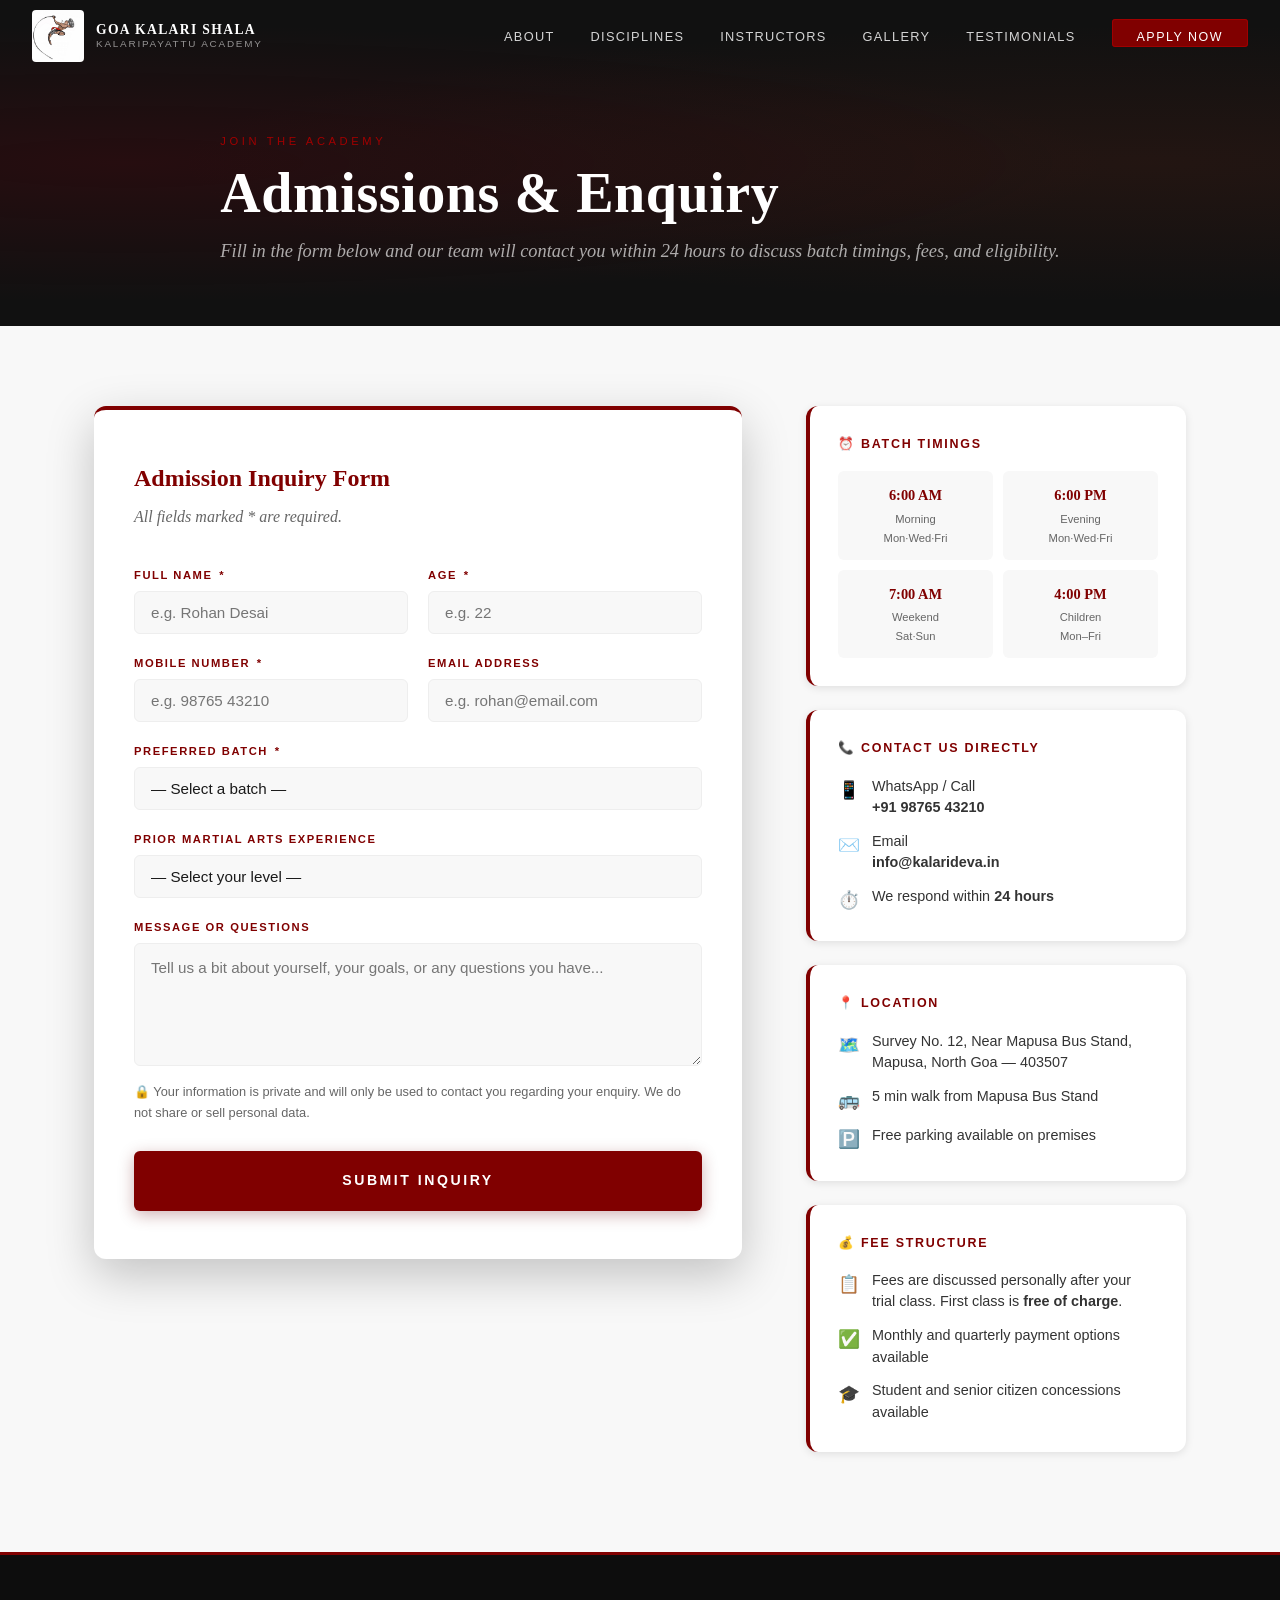
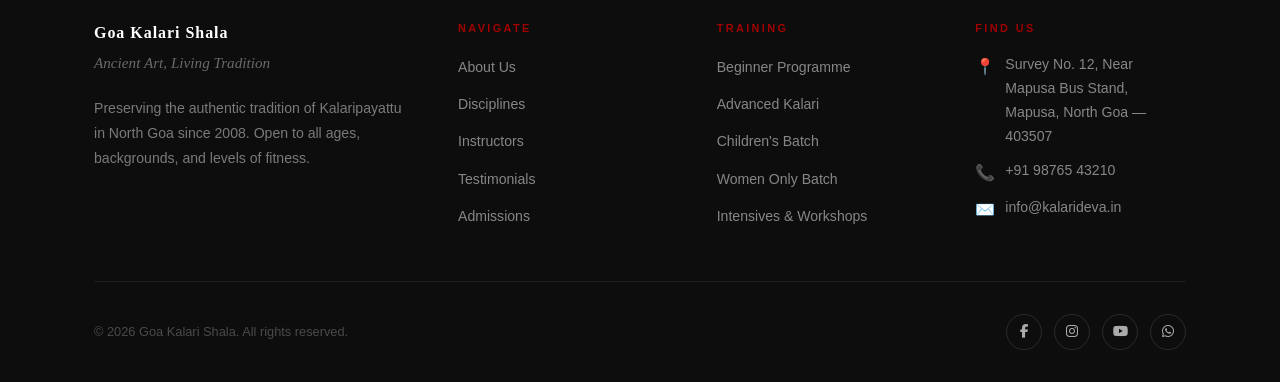
==== admissions.html @ 4c16aa4f "Added logo of kalari shala, and changed color theme" ====
<!DOCTYPE html>
<html lang="en">
<head>
  <meta charset="UTF-8" />
  <meta name="viewport" content="width=device-width, initial-scale=1.0" />
  <title>Admissions — Goa Kalari Shala, North Goa</title>
  <meta name="description" content="Apply for admission to Goa Kalari Shala. Fill in the inquiry form to secure your spot in our Kalaripayattu batches — morning, evening, and weekend options available." />
  <!-- Open Graph -->
  <meta property="og:title" content="Apply for Admission — Goa Kalari Shala" />
  <meta property="og:description" content="Secure your spot in our Kalaripayattu training batches at Goa Kalari Shala, North Goa." />
  <meta property="og:type" content="website" />
  <meta property="og:url" content="https://www.goakalarishala.com/admissions.html" />
  <!-- Canonical -->
  <link rel="canonical" href="https://www.goakalarishala.com/admissions.html" />
  <!-- Stylesheet -->
  <link rel="stylesheet" href="css/style.css" />
  <!-- Font Awesome -->
  <link rel="stylesheet" href="https://cdnjs.cloudflare.com/ajax/libs/font-awesome/6.5.0/css/all.min.css" />
  <!-- Favicon -->
  <link rel="icon" href="data:image/svg+xml,<svg xmlns='http://www.w3.org/2000/svg' viewBox='0 0 100 100'><text y='.9em' font-size='90'>⚔️</text></svg>" />
</head>
<body>

  <!-- ═══════════════════════════════════════
       NAVIGATION
  ═══════════════════════════════════════ -->
  <nav class="nav" role="navigation" aria-label="Main navigation">
    <a href="index.html" class="nav-logo" aria-label="Goa Kalari Shala Home">
      <img src="images/logo.jpg" alt="Goa Kalari Shala logo" class="nav-logo-img" />
      <div class="nav-logo-text">
        Goa Kalari Shala
        <span>Kalaripayattu Academy</span>
      </div>
    </a>
    <!-- <a href="index.html" class="nav-logo" aria-label="Goa Kalari Shala Home">
      <div class="nav-logo-mark" aria-hidden="true">K</div>
      <div class="nav-logo-text">
        Goa Kalari Shala
        <span>Kalaripayattu Academy</span>
      </div>
    </a> -->

    <ul class="nav-links" role="list">
      <li><a href="index.html">About</a></li>
      <li><a href="index.html#disciplines">Disciplines</a></li>
      <li><a href="index.html#instructors">Instructors</a></li>
      <li><a href="index.html#gallery">Gallery</a></li>
      <li><a href="index.html#testimonials">Testimonials</a></li>
      <li><a href="admissions.html" class="nav-cta">Apply Now</a></li>
    </ul>

    <button class="nav-toggle" aria-label="Toggle mobile menu" aria-expanded="false">
      <span></span><span></span><span></span>
    </button>
  </nav>


  <!-- ═══════════════════════════════════════
       ADMISSIONS HERO
  ═══════════════════════════════════════ -->
  <header class="admissions-hero" aria-label="Admissions page header">
    <div class="container admissions-hero-content">
      <p class="section-label">Join the Academy</p>
      <h1 class="section-title">Admissions &amp; Enquiry</h1>
      <p class="section-subtitle">
        Fill in the form below and our team will contact you within 24 hours 
        to discuss batch timings, fees, and eligibility.
      </p>
    </div>
  </header>


  <!-- ═══════════════════════════════════════
       ADMISSIONS FORM + SIDEBAR
  ═══════════════════════════════════════ -->
  <section class="admissions-section section" aria-labelledby="form-title">
    <div class="container">
      <div class="admissions-layout">

        <!-- ── FORM ── -->
        <div>
          <div class="form-card">

            <!-- Form body (hidden on success) -->
            <div id="form-body">
              <h2 class="form-title" id="form-title">Admission Inquiry Form</h2>
              <p class="form-subtitle">All fields marked <span style="color:var(--terra)">*</span> are required.</p>

              <form id="admissions-form" novalidate>

                <!-- Honeypot (spam prevention) -->
                <input type="checkbox" name="botcheck" style="display:none" tabindex="-1" aria-hidden="true" />
                <!-- Web3Forms hidden fields -->
                <input type="hidden" name="access_key" value="30c90183-8de5-4571-81b5-c654b03c04c1" />
                <input type="hidden" name="subject" value="New Admission Inquiry — Goa Kalari Shala" />
                <input type="hidden" name="from_name" value="Goa Kalari Shala Website" />
                <input type="hidden" name="redirect" value="false" />

                <div class="form-grid">

                  <!-- Full Name -->
                  <div class="form-group">
                    <label class="form-label" for="name">
                      Full Name <span class="req" aria-hidden="true">*</span>
                    </label>
                    <input
                      type="text" id="name" name="name"
                      class="form-input"
                      placeholder="e.g. Rohan Desai"
                      autocomplete="name"
                      required
                      aria-required="true"
                      aria-describedby="err-name"
                    />
                    <span class="form-error-msg" id="err-name" role="alert" aria-live="polite"></span>
                  </div>

                  <!-- Age -->
                  <div class="form-group">
                    <label class="form-label" for="age">
                      Age <span class="req" aria-hidden="true">*</span>
                    </label>
                    <input
                      type="number" id="age" name="age"
                      class="form-input"
                      placeholder="e.g. 22"
                      min="5" max="80"
                      required
                      aria-required="true"
                      aria-describedby="err-age"
                    />
                    <span class="form-error-msg" id="err-age" role="alert" aria-live="polite"></span>
                  </div>

                  <!-- Phone -->
                  <div class="form-group">
                    <label class="form-label" for="phone">
                      Mobile Number <span class="req" aria-hidden="true">*</span>
                    </label>
                    <input
                      type="tel" id="phone" name="phone"
                      class="form-input"
                      placeholder="e.g. 98765 43210"
                      autocomplete="tel"
                      required
                      aria-required="true"
                      aria-describedby="err-phone"
                    />
                    <span class="form-error-msg" id="err-phone" role="alert" aria-live="polite"></span>
                  </div>

                  <!-- Email -->
                  <div class="form-group">
                    <label class="form-label" for="email">
                      Email Address
                    </label>
                    <input
                      type="email" id="email" name="email"
                      class="form-input"
                      placeholder="e.g. rohan@email.com"
                      autocomplete="email"
                      aria-describedby="err-email"
                    />
                    <span class="form-error-msg" id="err-email" role="alert" aria-live="polite"></span>
                  </div>

                  <!-- Preferred Batch -->
                  <div class="form-group full">
                    <label class="form-label" for="batch">
                      Preferred Batch <span class="req" aria-hidden="true">*</span>
                    </label>
                    <select
                      id="batch" name="batch"
                      class="form-select"
                      required
                      aria-required="true"
                      aria-describedby="err-batch"
                    >
                      <option value="">— Select a batch —</option>
                      <option value="Morning Batch (6:00 AM – 7:30 AM)">Morning Batch — 6:00 AM to 7:30 AM (Mon, Wed, Fri)</option>
                      <option value="Evening Batch (6:00 PM – 7:30 PM)">Evening Batch — 6:00 PM to 7:30 PM (Mon, Wed, Fri)</option>
                      <option value="Weekend Batch (7:00 AM – 9:00 AM)">Weekend Batch — 7:00 AM to 9:00 AM (Sat &amp; Sun)</option>
                      <option value="Women Only Batch (8:00 AM – 9:30 AM)">Women Only — 8:00 AM to 9:30 AM (Tue, Thu, Sat)</option>
                      <option value="Children's Batch (4:00 PM – 5:00 PM)">Children's Batch — 4:00 PM to 5:00 PM (Mon–Fri)</option>
                      <option value="Flexible / Contact me">Not sure — please contact me</option>
                    </select>
                    <span class="form-error-msg" id="err-batch" role="alert" aria-live="polite"></span>
                  </div>

                  <!-- Prior Experience -->
                  <div class="form-group full">
                    <label class="form-label" for="experience">
                      Prior Martial Arts Experience
                    </label>
                    <select id="experience" name="experience" class="form-select">
                      <option value="">— Select your level —</option>
                      <option value="None — complete beginner">None — complete beginner</option>
                      <option value="Some experience (yoga, dance, or sport)">Some experience — yoga, dance, or sport</option>
                      <option value="Trained in another martial art">Trained in another martial art</option>
                      <option value="Previous Kalaripayattu training">Previous Kalaripayattu training</option>
                    </select>
                  </div>

                  <!-- Message -->
                  <div class="form-group full">
                    <label class="form-label" for="message">
                      Message or Questions
                    </label>
                    <textarea
                      id="message" name="message"
                      class="form-textarea"
                      placeholder="Tell us a bit about yourself, your goals, or any questions you have..."
                      rows="4"
                    ></textarea>
                  </div>

                </div><!-- /.form-grid -->

                <!-- Privacy note -->
                <p style="font-size:.8rem;color:var(--muted);margin-top:16px;line-height:1.6;">
                  🔒 Your information is private and will only be used to contact you 
                  regarding your enquiry. We do not share or sell personal data.
                </p>

                <button type="submit" class="form-submit" aria-label="Submit admission inquiry">
                  <span class="btn-text">Submit Inquiry</span>
                  <span class="btn-spinner" aria-hidden="true"></span>
                </button>

              </form>
            </div><!-- /#form-body -->

            <!-- SUCCESS MESSAGE (shown after submit) -->
            <div id="form-success" class="form-success" role="status" aria-live="polite">
              <div class="form-success-icon" aria-hidden="true">🙏</div>
              <h3 class="form-success-title">Namaskaram!</h3>
              <p class="form-success-body">
                Your inquiry has been received. Gurukkal Narayanan or one of our team 
                members will call or WhatsApp you within 24 hours to discuss your training.
              </p>
              <a href="index.html" class="btn-primary" style="display:inline-block;margin-top:28px;">
                Return to Home
              </a>
            </div>

          </div><!-- /.form-card -->
        </div>


        <!-- ── SIDEBAR ── -->
        <aside class="admissions-sidebar" aria-label="Admissions information">

          <!-- Batch Timings -->
          <div class="info-card reveal">
            <p class="info-card-title">⏰ Batch Timings</p>
            <div class="batch-grid">
              <div class="batch-item">
                <div class="batch-time">6:00 AM</div>
                <div class="batch-label">Morning<br>Mon·Wed·Fri</div>
              </div>
              <div class="batch-item">
                <div class="batch-time">6:00 PM</div>
                <div class="batch-label">Evening<br>Mon·Wed·Fri</div>
              </div>
              <div class="batch-item">
                <div class="batch-time">7:00 AM</div>
                <div class="batch-label">Weekend<br>Sat·Sun</div>
              </div>
              <div class="batch-item">
                <div class="batch-time">4:00 PM</div>
                <div class="batch-label">Children<br>Mon–Fri</div>
              </div>
            </div>
          </div>

          <!-- Contact Info -->
          <div class="info-card reveal reveal-delay-1">
            <p class="info-card-title">📞 Contact Us Directly</p>
            <ul class="info-list">
              <li class="info-item">
                <span class="info-item-icon">📱</span>
                <span>
                  WhatsApp / Call<br>
                  <a href="tel:+919876543210" style="color:var(--terra);font-weight:600">+91 98765 43210</a>
                </span>
              </li>
              <li class="info-item">
                <span class="info-item-icon">✉️</span>
                <span>
                  Email<br>
                  <a href="mailto:info@kalarideva.in" style="color:var(--terra);font-weight:600">info@kalarideva.in</a>
                </span>
              </li>
              <li class="info-item">
                <span class="info-item-icon">⏱️</span>
                <span>We respond within <strong>24 hours</strong></span>
              </li>
            </ul>
          </div>

          <!-- Location -->
          <div class="info-card reveal reveal-delay-2">
            <p class="info-card-title">📍 Location</p>
            <ul class="info-list">
              <li class="info-item">
                <span class="info-item-icon">🗺️</span>
                <span>
                  Survey No. 12, Near Mapusa Bus Stand,<br>
                  Mapusa, North Goa — 403507
                </span>
              </li>
              <li class="info-item">
                <span class="info-item-icon">🚌</span>
                <span>5 min walk from Mapusa Bus Stand</span>
              </li>
              <li class="info-item">
                <span class="info-item-icon">🅿️</span>
                <span>Free parking available on premises</span>
              </li>
            </ul>
          </div>

          <!-- Fee Structure -->
          <div class="info-card reveal reveal-delay-3">
            <p class="info-card-title">💰 Fee Structure</p>
            <ul class="info-list">
              <li class="info-item">
                <span class="info-item-icon">📋</span>
                <span>
                  Fees are discussed personally after your trial class. 
                  First class is <strong>free of charge</strong>.
                </span>
              </li>
              <li class="info-item">
                <span class="info-item-icon">✅</span>
                <span>Monthly and quarterly payment options available</span>
              </li>
              <li class="info-item">
                <span class="info-item-icon">🎓</span>
                <span>Student and senior citizen concessions available</span>
              </li>
            </ul>
          </div>

        </aside>

      </div>
    </div>
  </section>


  <!-- ═══════════════════════════════════════
       FOOTER
  ═══════════════════════════════════════ -->
  <footer class="footer" role="contentinfo">
    <div class="container">
      <div class="footer-grid">

        <div>
          <div class="footer-brand-name">Goa Kalari Shala</div>
          <div class="footer-brand-tagline">Ancient Art, Living Tradition</div>
          <p class="footer-about">
            Preserving the authentic tradition of Kalaripayattu in North Goa since 2008.
            Open to all ages, backgrounds, and levels of fitness.
          </p>
        </div>

        <div>
          <p class="footer-heading">Navigate</p>
          <ul class="footer-links" role="list">
            <li><a href="index.html">About Us</a></li>
            <li><a href="index.html#disciplines">Disciplines</a></li>
            <li><a href="index.html#instructors">Instructors</a></li>
            <li><a href="index.html#testimonials">Testimonials</a></li>
            <li><a href="admissions.html">Admissions</a></li>
          </ul>
        </div>

        <div>
          <p class="footer-heading">Training</p>
          <ul class="footer-links" role="list">
            <li><a href="#">Beginner Programme</a></li>
            <li><a href="#">Advanced Kalari</a></li>
            <li><a href="#">Children's Batch</a></li>
            <li><a href="#">Women Only Batch</a></li>
            <li><a href="#">Intensives &amp; Workshops</a></li>
          </ul>
        </div>

        <div>
          <p class="footer-heading">Find Us</p>
          <address style="font-style:normal">
            <div class="footer-contact-item">
              <span class="icon" aria-hidden="true">📍</span>
              <span>Survey No. 12, Near Mapusa Bus Stand,<br>Mapusa, North Goa — 403507</span>
            </div>
            <div class="footer-contact-item">
              <span class="icon" aria-hidden="true">📞</span>
              <a href="tel:+919876543210" style="color:inherit">+91 98765 43210</a>
            </div>
            <div class="footer-contact-item">
              <span class="icon" aria-hidden="true">✉️</span>
              <a href="mailto:info@kalarideva.in" style="color:inherit">info@kalarideva.in</a>
            </div>
          </address>
        </div>

      </div>

      <div class="footer-bottom">
        <p class="footer-copy">
          © 2026 Goa Kalari Shala. All rights reserved.
        </p>
        <nav class="footer-social" aria-label="Social media links">
          <a href="#" aria-label="Facebook"><i class="fab fa-facebook-f" aria-hidden="true"></i></a>
          <a href="#" aria-label="Instagram"><i class="fab fa-instagram" aria-hidden="true"></i></a>
          <a href="#" aria-label="YouTube"><i class="fab fa-youtube" aria-hidden="true"></i></a>
          <a href="#" aria-label="WhatsApp"><i class="fab fa-whatsapp" aria-hidden="true"></i></a>
        </nav>
      </div>

    </div>
  </footer>

  <script src="js/main.js"></script>
</body>
</html>
---- css/style.css ----
/* =========================================================
   GOA KALARI SHALA — Design System
   Theme: Modern Classic — Rosewood, Dark Sienna, Black
   Fonts: Georgia (display) · Palatino (serif) · Trebuchet MS (body)
   All fonts are standard system fonts — no external import needed.
   ========================================================= */

/* ── TOKENS ── */
:root {
  /* ── Primary palette — Maroon, Black, White only ── */
  --rosewood:      #800000;
  --rosewood-mid:  #600000;
  --rosewood-lt:   #A00000;
  --sienna:        #800000;
  --sienna-lt:     #A00000;
  --sienna-pale:   #F0E8E8;

  /* ── Neutrals — pure black/grey/white ── */
  --black:         #0D0D0D;
  --black-mid:     #111111;
  --black-lt:      #1E1E1E;
  --ink:           #1A1A1A;
  --ink-mid:       #333333;
  --muted:         #666666;
  --white:         #FFFFFF;

  /* ── Page backgrounds — clean white/light grey ── */
  --cream:         #F8F8F8;
  --cream-dk:      #EEEEEE;

  /* ── Font stack — all system fonts, no external import ── */
  --font-display:  Georgia, 'Times New Roman', Times, serif;
  --font-serif:    'Palatino Linotype', Palatino, 'Book Antiqua', Georgia, serif;
  --font-body:     'Trebuchet MS', 'Gill Sans', 'Gill Sans MT', Calibri, sans-serif;

  /* ── Radii ── */
  --radius-sm: 3px;
  --radius:    6px;
  --radius-lg: 12px;

  /* ── Shadows — neutral, no colour tint ── */
  --shadow-sm:  0 2px 8px rgba(0,0,0,.10);
  --shadow-md:  0 6px 24px rgba(0,0,0,.16);
  --shadow-lg:  0 16px 48px rgba(0,0,0,.22);

  --transition: 0.3s cubic-bezier(.4,0,.2,1);


 

  /* ── Font stack — all system fonts, no external import ── */
  --font-display:  Georgia, 'Times New Roman', Times, serif;
  --font-serif:    'Palatino Linotype', Palatino, 'Book Antiqua', Georgia, serif;
  --font-body:     'Trebuchet MS', 'Gill Sans', 'Gill Sans MT', Calibri, sans-serif;
}

/* ── RESET ── */
*, *::before, *::after { box-sizing: border-box; margin: 0; padding: 0; }
html { scroll-behavior: smooth; font-size: 16px; }
body {
  background: var(--cream);
  color: var(--ink);
  font-family: var(--font-body);
  font-weight: 400;
  line-height: 1.7;
  overflow-x: hidden;
}
img { display: block; max-width: 100%; height: auto; }
a { color: inherit; text-decoration: none; }
ul { list-style: none; }
button { cursor: pointer; border: none; background: none; font: inherit; }

/* ── SCROLLBAR ── */
::-webkit-scrollbar { width: 6px; }
::-webkit-scrollbar-track { background: var(--cream-dk); }
::-webkit-scrollbar-thumb { background: var(--rosewood); border-radius: 3px; }

/* ── UTILITY ── */
.container { max-width: 1140px; margin: 0 auto; padding: 0 24px; }
.sr-only { position: absolute; width: 1px; height: 1px; overflow: hidden; clip: rect(0,0,0,0); }
.text-center { text-align: center; }

/* ── DECORATIVE DIVIDER ── */
.ornament {
  display: flex; align-items: center; justify-content: center; gap: 16px;
  margin: 0 auto 48px; color: var(--sienna);
}
.ornament::before, .ornament::after {
  content: ''; display: block; flex: 1; max-width: 120px;
  height: 1px; background: linear-gradient(to right, transparent, var(--sienna));
}
.ornament::after { background: linear-gradient(to left, transparent, var(--sienna)); }
.ornament-icon { font-size: 1.1rem; }

/* ═══════════════════════════════════════
   NAVIGATION
═══════════════════════════════════════ */
.nav {
  position: fixed; top: 0; left: 0; right: 0; z-index: 100;
  padding: 0 32px;
  display: flex; align-items: center; justify-content: space-between;
  height: 72px;
  background: transparent;
  transition: background var(--transition), box-shadow var(--transition);
}
.nav.scrolled {
  background: rgba(13, 13, 13, 0.96);
  backdrop-filter: blur(12px);
  box-shadow: 0 2px 20px rgba(0,0,0,.5);
  border-bottom: 1px solid rgba(101,0,11,.4);
}
.nav-logo { display: flex; align-items: center; gap: 12px; }
.nav-logo-img {
  height: 52px;
  width: 52px;
  object-fit: contain;
  flex-shrink: 0;
  border-radius: 4px;
  mix-blend-mode: screen;
  /* filter: contrast(1.05); */
  transition: transform var(--transition);
}
.nav-logo:hover .nav-logo-img { transform: scale(1.06); }
/* .nav-logo-mark {
  width: 40px; height: 40px;
  background: var(--rosewood);
  clip-path: polygon(50% 0%, 100% 25%, 100% 75%, 50% 100%, 0% 75%, 0% 25%);
  display: grid; place-items: center;
  font-family: var(--font-display);
  font-size: 1rem; font-weight: 700; color: var(--white); flex-shrink: 0;
} */
.nav-logo-text {
  font-family: var(--font-display);
  font-size: .85rem; font-weight: 700;
  letter-spacing: .1em; text-transform: uppercase;
  color: var(--white); line-height: 1.2;
}
.nav-logo-text span {
  display: block; font-size: .62rem; font-weight: 400;
  color: rgba(255,255,255,.55); letter-spacing: .18em; font-family: var(--font-body);
}
.nav-links { display: flex; align-items: center; gap: 36px; }
.nav-links a {
  font-family: var(--font-body);
  font-size: .8rem; letter-spacing: .1em; text-transform: uppercase;
  color: rgba(255,255,255,.82);
  position: relative; padding-bottom: 2px;
  transition: color var(--transition);
}
.nav-links a::after {
  content: ''; position: absolute; bottom: 0; left: 0; right: 0;
  height: 1.5px; background: var(--sienna-lt);
  transform: scaleX(0); transform-origin: left;
  transition: transform var(--transition);
}
.nav-links a:hover { color: var(--white); }
.nav-links a:hover::after { transform: scaleX(1); }
.nav-links a.active { color: var(--white); }
.nav-links a.active::after { transform: scaleX(1); }
.nav-cta {
  padding: 10px 24px;
  background: var(--rosewood);
  color: var(--white) !important;
  font-family: var(--font-body) !important;
  font-size: .78rem !important; letter-spacing: .12em !important;
  border-radius: var(--radius-sm);
  border: 1px solid var(--rosewood-lt);
  transition: background var(--transition), transform var(--transition) !important;
}
.nav-cta:hover { background: var(--rosewood-mid) !important; transform: translateY(-1px); }
.nav-cta::after { display: none !important; }

/* Mobile hamburger */
.nav-toggle { display: none; flex-direction: column; gap: 5px; padding: 4px; }
.nav-toggle span {
  display: block; width: 24px; height: 2px;
  background: var(--white); border-radius: 2px;
  transition: transform var(--transition), opacity var(--transition);
}
.nav-toggle.open span:nth-child(1) { transform: translateY(7px) rotate(45deg); }
.nav-toggle.open span:nth-child(2) { opacity: 0; }
.nav-toggle.open span:nth-child(3) { transform: translateY(-7px) rotate(-45deg); }

/* ═══════════════════════════════════════
   HERO
═══════════════════════════════════════ */
.hero {
  min-height: 100vh; position: relative;
  display: flex; align-items: center; justify-content: center; overflow: hidden;
}
.hero-bg {
  position: absolute; inset: 0;
  background:
    linear-gradient(160deg, rgba(13,13,13,.94) 0%, rgba(101,0,11,.75) 55%, rgba(136,45,23,.55) 100%),
    url('https://images.unsplash.com/photo-1544716278-ca5e3f4abd8c?w=1600&q=80') center/cover no-repeat;
  z-index: 0;
}
.hero-bg::after {
  content: ''; position: absolute; inset: 0;
  background-image:
    radial-gradient(circle at 15% 80%, rgba(101,0,11,.2) 0%, transparent 50%),
    radial-gradient(circle at 85% 20%, rgba(136,45,23,.15) 0%, transparent 50%);
}
.hero-content {
  position: relative; z-index: 1;
  text-align: center; padding: 120px 24px 80px; max-width: 900px;
}
.hero-eyebrow {
  display: inline-block;
  font-family: var(--font-body);
  font-size: .72rem; letter-spacing: .4em; text-transform: uppercase;
  color: var(--sienna-lt); margin-bottom: 24px;
  opacity: 0; transform: translateY(20px);
  animation: fadeUp .8s .2s forwards;
}
.hero-title {
  font-family: var(--font-display);
  font-size: clamp(3rem, 8vw, 6.5rem);
  font-weight: 700; line-height: .95; color: var(--white);
  letter-spacing: .01em; margin-bottom: 16px;
  opacity: 0; transform: translateY(30px);
  animation: fadeUp .9s .4s forwards;
}
.hero-title em {
  font-style: italic; color: var(--sienna-lt);
  font-family: var(--font-serif); font-size: 1.08em; font-weight: 400;
}
.hero-subtitle {
  font-family: var(--font-serif);
  font-size: clamp(1.05rem, 2.5vw, 1.4rem);
  font-weight: 400; font-style: italic;
  color: rgba(255,255,255,.75); margin-bottom: 48px; line-height: 1.6;
  opacity: 0; transform: translateY(20px);
  animation: fadeUp .8s .6s forwards;
}
.hero-actions {
  display: flex; align-items: center; justify-content: center; gap: 20px; flex-wrap: wrap;
  opacity: 0; transform: translateY(20px);
  animation: fadeUp .8s .8s forwards;
}
.btn-primary {
  padding: 16px 40px; background: var(--rosewood); color: var(--white);
  font-family: var(--font-body);
  font-size: .82rem; letter-spacing: .15em; text-transform: uppercase;
  border-radius: var(--radius-sm); border: 1px solid var(--rosewood-lt);
  transition: background var(--transition), transform var(--transition), box-shadow var(--transition);
  box-shadow: 0 4px 20px rgba(101,0,11,.45);
}
.btn-primary:hover {
  background: var(--rosewood-mid); transform: translateY(-2px);
  box-shadow: 0 8px 28px rgba(101,0,11,.55);
}
.btn-outline {
  padding: 15px 40px; border: 1.5px solid rgba(255,255,255,.45); color: var(--white);
  font-family: var(--font-body);
  font-size: .82rem; letter-spacing: .15em; text-transform: uppercase;
  border-radius: var(--radius-sm);
  transition: border-color var(--transition), background var(--transition), transform var(--transition);
}
.btn-outline:hover {
  border-color: var(--sienna-lt); background: rgba(136,45,23,.15); transform: translateY(-2px);
}

/* Hero scroll indicator */
.hero-scroll {
  position: absolute; bottom: 40px; left: 50%; transform: translateX(-50%);
  z-index: 1; text-align: center; color: rgba(255,255,255,.45);
  font-family: var(--font-body); font-size: .62rem; letter-spacing: .28em; text-transform: uppercase;
  opacity: 0; animation: fadeIn 1s 1.2s forwards;
}
.hero-scroll-line {
  width: 1px; height: 40px; background: rgba(255,255,255,.25);
  margin: 8px auto 0; position: relative; overflow: hidden;
}
.hero-scroll-line::after {
  content: ''; position: absolute; top: -40px; left: 0; right: 0; height: 40px;
  background: var(--sienna-lt); animation: scrollLine 2s 1.5s infinite;
}

/* Hero stats strip */
.hero-stats {
  position: absolute; bottom: 0; left: 0; right: 0; z-index: 2;
  background: rgba(13,13,13,.92); backdrop-filter: blur(8px);
  border-top: 1px solid rgba(101,0,11,.5); padding: 20px 0;
  opacity: 0; animation: fadeIn .8s 1s forwards;
}
.hero-stats-inner { display: flex; align-items: center; justify-content: center; gap: 0; }
.hero-stat {
  flex: 1; max-width: 220px; text-align: center;
  padding: 0 24px; border-right: 1px solid rgba(255,255,255,.1);
}
.hero-stat:last-child { border-right: none; }
.hero-stat-num {
  font-family: var(--font-display); font-size: 1.8rem; font-weight: 700;
  color: var(--sienna-lt); line-height: 1; margin-bottom: 4px;
}
.hero-stat-label {
  font-size: .7rem; letter-spacing: .14em; text-transform: uppercase;
  color: rgba(255,255,255,.5); font-family: var(--font-body);
}

/* ═══════════════════════════════════════
   SECTION BASE
═══════════════════════════════════════ */
.section { padding: 100px 0; }
.section-alt { background: var(--cream-dk); }
.section-dark { background: var(--black-mid); color: var(--white); }
.section-label {
  font-family: var(--font-body); font-size: .7rem; letter-spacing: .32em; text-transform: uppercase;
  color: var(--sienna); margin-bottom: 12px;
}
.section-dark .section-label { color: var(--sienna-lt); }
.section-title {
  font-family: var(--font-display); font-size: clamp(2rem, 4vw, 3rem);
  font-weight: 700; line-height: 1.1; color: var(--rosewood); letter-spacing: .01em;
}
.section-dark .section-title { color: var(--white); }
.section-subtitle {
  font-family: var(--font-serif); font-size: 1.15rem; font-style: italic; font-weight: 400;
  color: var(--muted); margin-top: 12px; line-height: 1.6;
}
.section-dark .section-subtitle { color: rgba(255,255,255,.6); }

/* ═══════════════════════════════════════
   ABOUT SECTION
═══════════════════════════════════════ */
.about-grid { display: grid; grid-template-columns: 1fr 1fr; gap: 80px; align-items: center; }
.about-img-wrap { position: relative; }
.about-img-wrap::before {
  content: ''; position: absolute; top: -20px; left: -20px;
  width: calc(100% - 40px); height: calc(100% - 40px);
  border: 2px solid var(--sienna); border-radius: var(--radius); z-index: 0; opacity: .5;
}
.about-img {
  position: relative; z-index: 1; width: 100%; height: 480px; object-fit: cover;
  border-radius: var(--radius); box-shadow: var(--shadow-lg);
}
.about-badge {
  position: absolute; bottom: -24px; right: -24px; z-index: 2;
  width: 100px; height: 100px; background: var(--rosewood);
  clip-path: polygon(50% 0%, 100% 25%, 100% 75%, 50% 100%, 0% 75%, 0% 25%);
  display: grid; place-items: center; text-align: center;
  font-family: var(--font-display); color: var(--white); line-height: 1.2;
}
.about-badge strong { font-size: 1.4rem; font-weight: 700; display: block; }
.about-badge span { font-size: .56rem; letter-spacing: .1em; text-transform: uppercase; font-family: var(--font-body); }
.about-text .section-title { margin-bottom: 24px; }
.about-body {
  font-family: var(--font-serif); font-size: 1.12rem; color: var(--ink-mid);
  line-height: 1.9; margin-bottom: 24px;
}
.about-features { display: grid; grid-template-columns: 1fr 1fr; gap: 14px; margin-top: 32px; }
.about-feature {
  display: flex; align-items: flex-start; gap: 12px;
  padding: 14px 16px; background: var(--white);
  border-radius: var(--radius); border-left: 3px solid var(--rosewood); box-shadow: var(--shadow-sm);
}
.about-feature-icon { font-size: 1.2rem; flex-shrink: 0; margin-top: 2px; }
.about-feature-text { font-size: .88rem; color: var(--ink-mid); font-family: var(--font-body); line-height: 1.4; }

/* ═══════════════════════════════════════
   DISCIPLINES
═══════════════════════════════════════ */
.disciplines-grid {
  display: grid; grid-template-columns: repeat(3, 1fr); gap: 2px;
  border-radius: var(--radius-lg); overflow: hidden; box-shadow: var(--shadow-lg); margin-top: 60px;
}
.discipline-card {
  position: relative; overflow: hidden; padding: 48px 32px;
  background: var(--black-lt); cursor: default; transition: background var(--transition);
}
.discipline-card:hover { background: var(--black-mid); }
.discipline-card::before {
  content: ''; position: absolute; bottom: 0; left: 0; right: 0; height: 3px;
  background: var(--rosewood); transform: scaleX(0); transform-origin: left;
  transition: transform var(--transition);
}
.discipline-card:hover::before { transform: scaleX(1); }
.discipline-num {
  font-family: var(--font-display); font-size: 3.5rem; font-weight: 700;
  color: rgba(255,255,255,.04); line-height: 1; margin-bottom: -16px;
}
.discipline-icon { font-size: 2rem; margin-bottom: 16px; }
.discipline-title {
  font-family: var(--font-display); font-size: 1.05rem; font-weight: 700;
  color: var(--white); letter-spacing: .04em; margin-bottom: 12px;
}
.discipline-body { font-size: .88rem; color: rgba(255,255,255,.6); line-height: 1.75; font-family: var(--font-body); }

/* ═══════════════════════════════════════
   INSTRUCTORS
═══════════════════════════════════════ */
.instructors-grid { display: grid; grid-template-columns: repeat(3, 1fr); gap: 32px; margin-top: 60px; }
.instructor-card {
  text-align: center; padding: 40px 24px; background: var(--white);
  border-radius: var(--radius-lg); box-shadow: var(--shadow-sm);
  transition: transform var(--transition), box-shadow var(--transition);
  position: relative; overflow: hidden;
}
.instructor-card::after {
  content: ''; position: absolute; bottom: 0; left: 0; right: 0; height: 4px;
  background: linear-gradient(90deg, var(--rosewood), var(--sienna-lt));
}
.instructor-card:hover { transform: translateY(-6px); box-shadow: var(--shadow-md); }
.instructor-avatar {
  width: 100px; height: 100px; border-radius: 50%; background: var(--rosewood);
  margin: 0 auto 20px; display: grid; place-items: center;
  font-family: var(--font-display); font-size: 2rem; color: rgba(255,255,255,.9);
  font-weight: 700; border: 4px solid var(--sienna-pale); position: relative;
}
.instructor-avatar::before {
  content: ''; position: absolute; inset: -6px; border-radius: 50%;
  border: 1.5px solid var(--sienna); opacity: .35;
}
.instructor-name {
  font-family: var(--font-display); font-size: 1.05rem; font-weight: 700;
  color: var(--rosewood); margin-bottom: 4px;
}
.instructor-role {
  font-size: .75rem; letter-spacing: .12em; text-transform: uppercase;
  color: var(--sienna); margin-bottom: 16px; font-family: var(--font-body);
}
.instructor-bio { font-family: var(--font-serif); font-size: 1rem; color: var(--muted); line-height: 1.75; }
.instructor-years {
  display: inline-block; margin-top: 16px; padding: 4px 14px;
  background: var(--cream-dk); border-radius: 20px;
  font-size: .75rem; font-weight: 700; color: var(--rosewood);
  font-family: var(--font-body); letter-spacing: .05em;
}

/* ═══════════════════════════════════════
   TESTIMONIALS
═══════════════════════════════════════ */
.testimonials { background: var(--black-mid); }
.testimonials-grid { display: grid; grid-template-columns: repeat(3, 1fr); gap: 24px; margin-top: 60px; }
.testimonial-card {
  background: rgba(255,255,255,.04); border: 1px solid rgba(255,255,255,.08);
  border-radius: var(--radius-lg); padding: 36px 32px; position: relative;
  transition: background var(--transition), border-color var(--transition);
}
.testimonial-card:hover { background: rgba(255,255,255,.08); border-color: rgba(168,72,50,.45); }
.testimonial-quote-mark {
  font-family: var(--font-serif); font-size: 5rem; line-height: .6;
  color: var(--sienna); opacity: .45; margin-bottom: 8px; display: block;
}
.testimonial-text {
  font-family: var(--font-serif); font-size: 1.05rem; font-style: italic; font-weight: 400;
  color: rgba(255,255,255,.82); line-height: 1.85; margin-bottom: 24px;
}
.testimonial-author {
  display: flex; align-items: center; gap: 14px;
  border-top: 1px solid rgba(255,255,255,.09); padding-top: 20px;
}
.testimonial-avatar {
  width: 44px; height: 44px; border-radius: 50%; background: var(--rosewood);
  display: grid; place-items: center;
  font-family: var(--font-display); font-size: .9rem; font-weight: 700;
  color: var(--white); flex-shrink: 0;
}
.testimonial-name { font-family: var(--font-display); font-size: .85rem; font-weight: 700; color: var(--white); }
.testimonial-detail { font-size: .73rem; color: rgba(255,255,255,.45); margin-top: 2px; font-family: var(--font-body); }
.testimonial-stars { color: var(--sienna-lt); font-size: .85rem; letter-spacing: 2px; }
.testimonial-featured {
  grid-column: span 2; background: rgba(101,0,11,.15); border-color: rgba(101,0,11,.4);
}

/* ═══════════════════════════════════════
   CTA BAND
═══════════════════════════════════════ */
.cta-band { background: var(--rosewood); border-top: 3px solid var(--sienna); padding: 64px 0; }
.cta-band-inner { display: flex; align-items: center; justify-content: space-between; gap: 40px; flex-wrap: wrap; }
.cta-band-text { flex: 1; min-width: 280px; }
.cta-band-title {
  font-family: var(--font-display); font-size: clamp(1.6rem, 3vw, 2.4rem);
  font-weight: 700; color: var(--white); line-height: 1.2; margin-bottom: 8px;
}
.cta-band-sub { font-family: var(--font-serif); font-size: 1.05rem; color: rgba(255,255,255,.75); font-style: italic; }
.btn-white {
  padding: 16px 40px; background: var(--white); color: var(--rosewood);
  font-family: var(--font-body); font-size: .82rem; letter-spacing: .15em; text-transform: uppercase;
  border-radius: var(--radius-sm); font-weight: 700;
  transition: background var(--transition), transform var(--transition);
  white-space: nowrap; box-shadow: 0 4px 20px rgba(0,0,0,.25);
}
.btn-white:hover { background: var(--cream); transform: translateY(-2px); }

/* ═══════════════════════════════════════
   ADMISSIONS HERO
═══════════════════════════════════════ */
.admissions-hero {
  padding-top: 72px; background: var(--black-mid);
  min-height: 35vh; display: flex; align-items: center;
  position: relative; overflow: hidden;
}
.admissions-hero::before {
  content: ''; position: absolute; inset: 0;
  background:
    radial-gradient(ellipse at 10% 50%, rgba(101,0,11,.25) 0%, transparent 60%),
    radial-gradient(ellipse at 90% 50%, rgba(136,45,23,.15) 0%, transparent 60%);
}
.admissions-hero-content { position: relative; z-index: 1; padding: 60px 24px; }
.admissions-hero .section-label { color: var(--sienna-lt); }
.admissions-hero .section-title { color: var(--white); font-size: clamp(2rem, 5vw, 3.5rem); }
.admissions-hero .section-subtitle { color: rgba(255,255,255,.65); }

/* ═══════════════════════════════════════
   ADMISSIONS FORM SECTION
═══════════════════════════════════════ */
.admissions-section { padding: 80px 0 100px; }
.admissions-layout { display: grid; grid-template-columns: 1fr 380px; gap: 64px; align-items: start; }
.form-card {
  background: var(--white); border-radius: var(--radius-lg); padding: 48px 40px;
  box-shadow: var(--shadow-lg); border-top: 4px solid var(--rosewood);
}
.form-title { font-family: var(--font-display); font-size: 1.5rem; font-weight: 700; color: var(--rosewood); margin-bottom: 4px; }
.form-subtitle { font-family: var(--font-serif); font-size: 1rem; font-style: italic; color: var(--muted); margin-bottom: 36px; }
.form-grid { display: grid; grid-template-columns: 1fr 1fr; gap: 20px; }
.form-group { display: flex; flex-direction: column; gap: 6px; }
.form-group.full { grid-column: span 2; }
.form-label {
  font-family: var(--font-body); font-size: .7rem; letter-spacing: .14em; text-transform: uppercase;
  color: var(--rosewood); font-weight: 700;
}
.form-label .req { color: var(--sienna); margin-left: 2px; }
.form-input, .form-select, .form-textarea {
  width: 100%; padding: 12px 16px; background: var(--cream);
  border: 1.5px solid var(--cream-dk); border-radius: var(--radius);
  font-family: var(--font-body); font-size: .95rem; color: var(--ink);
  transition: border-color var(--transition), box-shadow var(--transition), background var(--transition);
  -webkit-appearance: none;
}
.form-input:focus, .form-select:focus, .form-textarea:focus {
  outline: none; border-color: var(--sienna);
  box-shadow: 0 0 0 3px rgba(136,45,23,.12); background: var(--white);
}
.form-input.error, .form-select.error, .form-textarea.error {
  border-color: #C0392B; box-shadow: 0 0 0 3px rgba(192,57,43,.1);
}
.form-error-msg { font-size: .78rem; color: #C0392B; display: none; margin-top: -2px; }
.form-error-msg.visible { display: block; }
.form-textarea { min-height: 120px; resize: vertical; line-height: 1.6; }
.form-select { cursor: pointer; }
.form-select option[value=""] { color: var(--muted); }
.form-submit {
  margin-top: 28px; width: 100%; padding: 18px; background: var(--rosewood); color: var(--white);
  font-family: var(--font-body); font-size: .88rem; letter-spacing: .18em; text-transform: uppercase;
  border-radius: var(--radius); font-weight: 700;
  transition: background var(--transition), transform var(--transition), box-shadow var(--transition);
  box-shadow: 0 4px 16px rgba(101,0,11,.3); position: relative;
}
.form-submit:hover:not(:disabled) {
  background: var(--sienna); transform: translateY(-2px); box-shadow: 0 8px 24px rgba(136,45,23,.4);
}
.form-submit:disabled { opacity: .6; cursor: not-allowed; }
.form-submit .btn-spinner {
  display: none; width: 18px; height: 18px;
  border: 2px solid rgba(255,255,255,.3); border-top-color: var(--white);
  border-radius: 50%; animation: spin .8s linear infinite; margin: 0 auto;
}
.form-submit.loading .btn-text { display: none; }
.form-submit.loading .btn-spinner { display: block; }

.form-success { display: none; text-align: center; padding: 40px 24px; }
.form-success.visible { display: block; }
.form-success-icon {
  width: 72px; height: 72px; border-radius: 50%; background: var(--rosewood);
  display: grid; place-items: center; margin: 0 auto 20px; font-size: 2rem;
}
.form-success-title { font-family: var(--font-display); font-size: 1.5rem; color: var(--rosewood); margin-bottom: 8px; }
.form-success-body { font-family: var(--font-serif); font-size: 1.05rem; color: var(--muted); font-style: italic; }

/* Sidebar info */
.admissions-sidebar { display: flex; flex-direction: column; gap: 24px; }
.info-card { background: var(--white); border-radius: var(--radius-lg); padding: 28px; box-shadow: var(--shadow-sm); border-left: 4px solid var(--rosewood); }
.info-card-title {
  font-family: var(--font-body); font-size: .78rem; letter-spacing: .14em; text-transform: uppercase;
  color: var(--rosewood); font-weight: 700; margin-bottom: 16px;
}
.info-list { display: flex; flex-direction: column; gap: 12px; }
.info-item { display: flex; align-items: flex-start; gap: 12px; font-size: .9rem; color: var(--ink-mid); line-height: 1.5; font-family: var(--font-body); }
.info-item-icon { font-size: 1.1rem; flex-shrink: 0; margin-top: 1px; }
.batch-grid { display: grid; grid-template-columns: 1fr 1fr; gap: 10px; }
.batch-item { padding: 12px; background: var(--cream); border-radius: var(--radius); text-align: center; }
.batch-time { font-family: var(--font-display); font-size: .9rem; font-weight: 700; color: var(--rosewood); }
.batch-label { font-size: .7rem; color: var(--muted); margin-top: 2px; font-family: var(--font-body); }

/* ═══════════════════════════════════════
   FOOTER
═══════════════════════════════════════ */
.footer {
  background: var(--black); color: rgba(255,255,255,.65);
  padding: 64px 0 32px; border-top: 3px solid var(--rosewood);
}
.footer-grid {
  display: grid; grid-template-columns: 1.5fr 1fr 1fr 1fr; gap: 48px;
  padding-bottom: 48px; border-bottom: 1px solid rgba(255,255,255,.08); margin-bottom: 32px;
}
.footer-brand-name { font-family: var(--font-display); font-size: 1rem; font-weight: 700; letter-spacing: .06em; color: var(--white); margin-bottom: 4px; }
.footer-brand-tagline { font-family: var(--font-serif); font-style: italic; font-size: .95rem; color: rgba(255,255,255,.38); margin-bottom: 20px; }
.footer-about { font-size: .88rem; line-height: 1.8; color: rgba(255,255,255,.45); font-family: var(--font-body); }
.footer-heading { font-family: var(--font-body); font-size: .68rem; letter-spacing: .22em; text-transform: uppercase; color: var(--sienna-lt); margin-bottom: 16px; font-weight: 700; }
.footer-links { display: flex; flex-direction: column; gap: 10px; }
.footer-links a { font-size: .88rem; color: rgba(255,255,255,.5); transition: color var(--transition); font-family: var(--font-body); }
.footer-links a:hover { color: var(--sienna-lt); }
.footer-contact-item { display: flex; align-items: flex-start; gap: 10px; font-size: .88rem; color: rgba(255,255,255,.5); margin-bottom: 10px; font-family: var(--font-body); }
.footer-contact-item .icon { flex-shrink: 0; font-size: 1rem; color: var(--sienna-lt); }
.footer-bottom { display: flex; align-items: center; justify-content: space-between; gap: 16px; flex-wrap: wrap; }
.footer-copy { font-size: .8rem; color: rgba(255,255,255,.25); font-family: var(--font-body); }
.footer-social { display: flex; gap: 12px; }
.footer-social a {
  width: 36px; height: 36px; border-radius: 50%;
  border: 1px solid rgba(255,255,255,.12); display: grid; place-items: center;
  font-size: .85rem; transition: background var(--transition), border-color var(--transition);
}
.footer-social a:hover { background: var(--rosewood); border-color: var(--rosewood); }

/* ═══════════════════════════════════════
   GALLERY SLIDER
═══════════════════════════════════════ */
.gallery-section { padding-bottom: 60px; background: var(--cream-dk); }
.gallery-section .container { margin-bottom: 40px; }

.gallery-slider-wrap {
  position: relative; width: 100%; max-width: 1140px; margin: 0 auto 32px;
  overflow: hidden; background: var(--black); box-shadow: var(--shadow-lg);
}
.gallery-track {
  display: flex; width: 100%;
  transition: transform 0.6s cubic-bezier(0.77, 0, 0.175, 1); will-change: transform;
}
.gallery-slide {
  flex: 0 0 100%; width: 100%; position: relative;
  margin: 0; padding: 0; overflow: hidden; aspect-ratio: 16 / 7;
}
.gallery-img {
  width: 100%; height: 100%; object-fit: cover; display: block;
  transition: transform 4s ease; transform: scale(1.04);
}
.gallery-slide.is-active .gallery-img { transform: scale(1); }
.gallery-slide::after {
  content: ''; position: absolute; inset: 0;
  background: linear-gradient(to bottom, transparent 40%, rgba(13,8,8,.78) 100%);
  pointer-events: none;
}
.gallery-caption {
  position: absolute; bottom: 0; left: 0; right: 0; z-index: 2; padding: 28px 48px;
  color: rgba(255,255,255,.88); font-family: var(--font-serif);
  font-size: 1rem; font-style: italic; font-weight: 400; line-height: 1.6;
  transform: translateY(8px); opacity: 0;
  transition: opacity 0.5s 0.35s ease, transform 0.5s 0.35s ease;
}
.gallery-slide.is-active .gallery-caption { transform: translateY(0); opacity: 1; }
.gallery-caption-label {
  display: block; font-family: var(--font-body); font-style: normal;
  font-size: 0.72rem; letter-spacing: 0.22em; text-transform: uppercase;
  color: var(--sienna-lt); margin-bottom: 6px;
}

/* Arrow buttons */
.gallery-btn {
  position: absolute; top: 50%; transform: translateY(-50%); z-index: 10;
  width: 52px; height: 52px; border-radius: 50%;
  background: rgba(13,13,13,.72); backdrop-filter: blur(6px);
  border: 1.5px solid rgba(255,255,255,.18); color: var(--white);
  font-size: 1rem; display: grid; place-items: center; cursor: pointer;
  transition: background var(--transition), border-color var(--transition),
              transform var(--transition), box-shadow var(--transition);
}
.gallery-btn:hover { background: var(--rosewood); border-color: var(--rosewood); box-shadow: 0 4px 20px rgba(101,0,11,.5); }
.gallery-btn-prev { left: 20px; transform: translateY(-50%) translateX(0); }
.gallery-btn-next { right: 20px; transform: translateY(-50%) translateX(0); }
.gallery-btn-prev:hover { transform: translateY(-50%) translateX(-2px); }
.gallery-btn-next:hover { transform: translateY(-50%) translateX(2px); }

/* Dot indicators */
.gallery-dots {
  position: absolute; bottom: 20px; left: 50%; transform: translateX(-50%);
  z-index: 10; display: flex; align-items: center; gap: 8px;
}
.gallery-dot {
  width: 8px; height: 8px; border-radius: 50%;
  background: rgba(255,255,255,.3); border: none; padding: 0; cursor: pointer;
  transition: background var(--transition), width var(--transition);
}
.gallery-dot.active { background: var(--sienna-lt); width: 24px; border-radius: 3px; }

/* Slide counter */
.gallery-counter {
  position: absolute; top: 18px; right: 22px; z-index: 10;
  font-family: var(--font-body); font-size: 0.72rem; letter-spacing: 0.12em;
  color: rgba(255,255,255,.55); background: rgba(0,0,0,.4);
  padding: 4px 12px; border-radius: 20px; backdrop-filter: blur(4px);
}
#gallery-current { color: var(--sienna-lt); font-weight: 700; }

/* Thumbnail strip */
.gallery-thumbs { display: flex; align-items: center; justify-content: center; gap: 12px; flex-wrap: wrap; }
.gallery-thumb {
  width: 100px; height: 68px; border-radius: var(--radius-sm); overflow: hidden;
  border: 2px solid transparent; padding: 0; cursor: pointer; flex-shrink: 0;
  transition: border-color var(--transition), transform var(--transition), box-shadow var(--transition);
}
.gallery-thumb img {
  width: 100%; height: 100%; object-fit: cover; display: block;
  filter: brightness(0.65) saturate(0.75); transition: filter var(--transition);
}
.gallery-thumb:hover img, .gallery-thumb.active img { filter: brightness(1) saturate(1); }
.gallery-thumb.active {
  border-color: var(--rosewood); box-shadow: 0 4px 16px rgba(101,0,11,.4); transform: translateY(-3px);
}
.gallery-slider-wrap:hover .gallery-btn { opacity: 1; }

@media (max-width: 768px) {
  .gallery-slide { aspect-ratio: 4 / 3; }
  .gallery-caption { padding: 20px 60px 20px 20px; font-size: .9rem; }
  .gallery-btn { width: 40px; height: 40px; font-size: .85rem; }
  .gallery-btn-prev { left: 10px; }
  .gallery-btn-next { right: 10px; }
  .gallery-thumb { width: 72px; height: 50px; }
}
@media (max-width: 480px) {
  .gallery-slide { aspect-ratio: 3 / 2; }
  .gallery-thumbs { gap: 8px; }
  .gallery-thumb { width: 58px; height: 42px; }
}

/* ═══════════════════════════════════════
   ANIMATIONS
═══════════════════════════════════════ */
@keyframes fadeUp { to { opacity: 1; transform: translateY(0); } }
@keyframes fadeIn { to { opacity: 1; } }
@keyframes scrollLine { from { top: -40px; } to { top: 100%; } }
@keyframes spin { to { transform: rotate(360deg); } }

.reveal { opacity: 0; transform: translateY(32px); transition: opacity .7s ease, transform .7s ease; }
.reveal.visible { opacity: 1; transform: translateY(0); }
.reveal-delay-1 { transition-delay: .1s; }
.reveal-delay-2 { transition-delay: .2s; }
.reveal-delay-3 { transition-delay: .3s; }
.reveal-delay-4 { transition-delay: .4s; }

/* ═══════════════════════════════════════
   RESPONSIVE
═══════════════════════════════════════ */
@media (max-width: 1024px) {
  .about-grid { grid-template-columns: 1fr; gap: 48px; }
  .about-img { height: 340px; }
  .about-img-wrap::before { display: none; }
  .about-badge { bottom: -16px; right: 16px; }
  .instructors-grid { grid-template-columns: 1fr 1fr; }
  .testimonials-grid { grid-template-columns: 1fr 1fr; }
  .testimonial-featured { grid-column: span 1; }
  .admissions-layout { grid-template-columns: 1fr; }
  .admissions-sidebar { display: grid; grid-template-columns: 1fr 1fr; }
  .footer-grid { grid-template-columns: 1fr 1fr; gap: 32px; }
}
@media (max-width: 768px) {
  .nav-links {
    display: none; position: fixed; inset: 72px 0 0;
    background: rgba(13,13,13,.97); flex-direction: column; align-items: center;
    justify-content: center; gap: 32px; border-top: 1px solid rgba(101,0,11,.4);
  }
  .nav-links.open { display: flex; }
  .nav-links a { font-size: 1rem; }
  .nav-toggle { display: flex; }
  .section { padding: 64px 0; }
  .hero-stats-inner { flex-wrap: wrap; }
  .hero-stat { min-width: 140px; border-right: none; border-bottom: 1px solid rgba(255,255,255,.08); }
  .disciplines-grid { grid-template-columns: 1fr; }
  .instructors-grid { grid-template-columns: 1fr; }
  .testimonials-grid { grid-template-columns: 1fr; }
  .form-grid { grid-template-columns: 1fr; }
  .form-group.full { grid-column: span 1; }
  .admissions-sidebar { grid-template-columns: 1fr; }
  .batch-grid { grid-template-columns: 1fr 1fr; }
  .cta-band-inner { flex-direction: column; text-align: center; }
  .footer-grid { grid-template-columns: 1fr; gap: 28px; }
  .form-card { padding: 32px 24px; }
}
@media (max-width: 480px) {
  .hero-actions { flex-direction: column; align-items: stretch; }
  .btn-primary, .btn-outline { text-align: center; }
  .about-features { grid-template-columns: 1fr; }
}
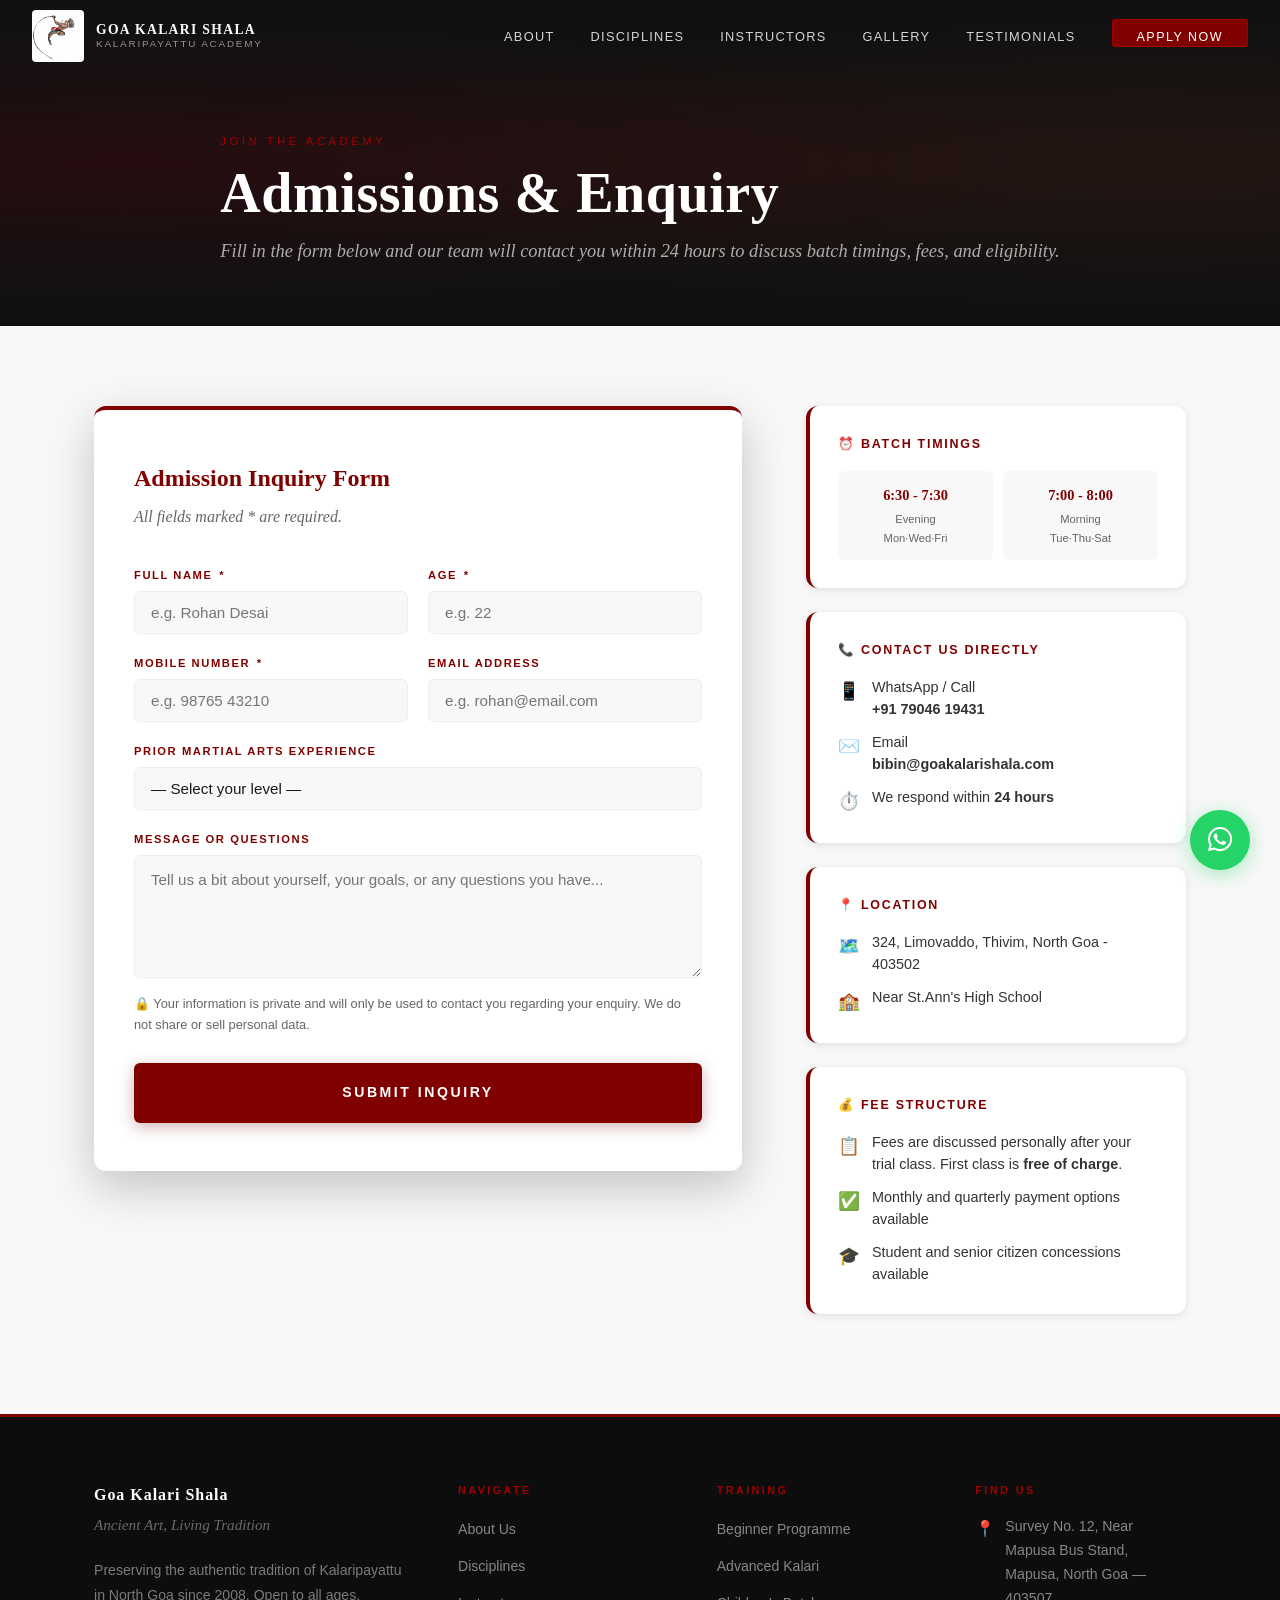
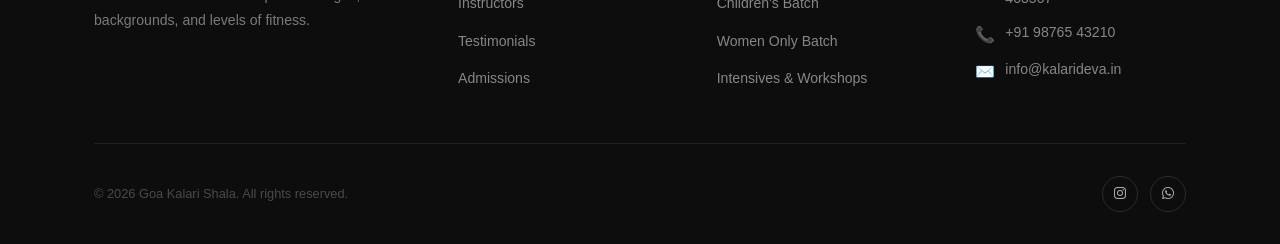
==== commit 95960f74: "final changes to website content and style." ====
--- a/admissions.html
+++ b/admissions.html
@@ -164,29 +164,6 @@
                     <span class="form-error-msg" id="err-email" role="alert" aria-live="polite"></span>
                   </div>
 
-                  <!-- Preferred Batch -->
-                  <div class="form-group full">
-                    <label class="form-label" for="batch">
-                      Preferred Batch <span class="req" aria-hidden="true">*</span>
-                    </label>
-                    <select
-                      id="batch" name="batch"
-                      class="form-select"
-                      required
-                      aria-required="true"
-                      aria-describedby="err-batch"
-                    >
-                      <option value="">— Select a batch —</option>
-                      <option value="Morning Batch (6:00 AM – 7:30 AM)">Morning Batch — 6:00 AM to 7:30 AM (Mon, Wed, Fri)</option>
-                      <option value="Evening Batch (6:00 PM – 7:30 PM)">Evening Batch — 6:00 PM to 7:30 PM (Mon, Wed, Fri)</option>
-                      <option value="Weekend Batch (7:00 AM – 9:00 AM)">Weekend Batch — 7:00 AM to 9:00 AM (Sat &amp; Sun)</option>
-                      <option value="Women Only Batch (8:00 AM – 9:30 AM)">Women Only — 8:00 AM to 9:30 AM (Tue, Thu, Sat)</option>
-                      <option value="Children's Batch (4:00 PM – 5:00 PM)">Children's Batch — 4:00 PM to 5:00 PM (Mon–Fri)</option>
-                      <option value="Flexible / Contact me">Not sure — please contact me</option>
-                    </select>
-                    <span class="form-error-msg" id="err-batch" role="alert" aria-live="polite"></span>
-                  </div>
-
                   <!-- Prior Experience -->
                   <div class="form-group full">
                     <label class="form-label" for="experience">
@@ -255,20 +232,12 @@
             <p class="info-card-title">⏰ Batch Timings</p>
             <div class="batch-grid">
               <div class="batch-item">
-                <div class="batch-time">6:00 AM</div>
-                <div class="batch-label">Morning<br>Mon·Wed·Fri</div>
-              </div>
-              <div class="batch-item">
-                <div class="batch-time">6:00 PM</div>
+                <div class="batch-time">6:30 - 7:30</div>
                 <div class="batch-label">Evening<br>Mon·Wed·Fri</div>
               </div>
               <div class="batch-item">
-                <div class="batch-time">7:00 AM</div>
-                <div class="batch-label">Weekend<br>Sat·Sun</div>
-              </div>
-              <div class="batch-item">
-                <div class="batch-time">4:00 PM</div>
-                <div class="batch-label">Children<br>Mon–Fri</div>
+                <div class="batch-time">7:00 - 8:00</div>
+                <div class="batch-label">Morning<br>Tue·Thu·Sat</div>
               </div>
             </div>
           </div>
@@ -281,14 +250,14 @@
                 <span class="info-item-icon">📱</span>
                 <span>
                   WhatsApp / Call<br>
-                  <a href="tel:+919876543210" style="color:var(--terra);font-weight:600">+91 98765 43210</a>
+                  <a href="tel:+917904619431" style="color:var(--terra);font-weight:600">+91 79046 19431</a>
                 </span>
               </li>
               <li class="info-item">
                 <span class="info-item-icon">✉️</span>
                 <span>
                   Email<br>
-                  <a href="mailto:info@kalarideva.in" style="color:var(--terra);font-weight:600">info@kalarideva.in</a>
+                  <a href="mailto:bibin@goakalarishala.com" style="color:var(--terra);font-weight:600">bibin@goakalarishala.com</a>
                 </span>
               </li>
               <li class="info-item">
@@ -305,17 +274,13 @@
               <li class="info-item">
                 <span class="info-item-icon">🗺️</span>
                 <span>
-                  Survey No. 12, Near Mapusa Bus Stand,<br>
-                  Mapusa, North Goa — 403507
+                  324, Limovaddo, 
+                  Thivim, North Goa - 403502
                 </span>
               </li>
               <li class="info-item">
-                <span class="info-item-icon">🚌</span>
-                <span>5 min walk from Mapusa Bus Stand</span>
-              </li>
-              <li class="info-item">
-                <span class="info-item-icon">🅿️</span>
-                <span>Free parking available on premises</span>
+                <span class="info-item-icon">🏫</span>
+                <span>Near St.Ann's High School</span>
               </li>
             </ul>
           </div>
@@ -412,15 +377,20 @@
           © 2026 Goa Kalari Shala. All rights reserved.
         </p>
         <nav class="footer-social" aria-label="Social media links">
-          <a href="#" aria-label="Facebook"><i class="fab fa-facebook-f" aria-hidden="true"></i></a>
-          <a href="#" aria-label="Instagram"><i class="fab fa-instagram" aria-hidden="true"></i></a>
-          <a href="#" aria-label="YouTube"><i class="fab fa-youtube" aria-hidden="true"></i></a>
-          <a href="#" aria-label="WhatsApp"><i class="fab fa-whatsapp" aria-hidden="true"></i></a>
+          <!-- <a href="#" aria-label="Facebook"><i class="fab fa-facebook-f" aria-hidden="true"></i></a> -->
+          <a href="https://www.instagram.com/goakalarishala?igsh=dHZnbG1oZzdlNGQw" aria-label="Instagram"><i class="fab fa-instagram" aria-hidden="true"></i></a>
+          <!-- <a href="#" aria-label="YouTube"><i class="fab fa-youtube" aria-hidden="true"></i></a> -->
+          <a href="https://wa.me/+917904619431" aria-label="WhatsApp"><i class="fab fa-whatsapp" aria-hidden="true"></i></a>
         </nav>
       </div>
 
     </div>
   </footer>
+
+  <!-- Floating WhatsApp Button -->
+  <a href="https://wa.me/+917904619431" class="whatsapp-float" target="_blank" aria-label="Contact us on WhatsApp">
+    <i class="fab fa-whatsapp" aria-hidden="true"></i>
+  </a>
 
   <script src="js/main.js"></script>
 </body>
--- a/css/style.css
+++ b/css/style.css
@@ -191,15 +191,14 @@
 .hero-bg {
   position: absolute; inset: 0;
   background:
-    linear-gradient(160deg, rgba(13,13,13,.94) 0%, rgba(101,0,11,.75) 55%, rgba(136,45,23,.55) 100%),
-    url('https://images.unsplash.com/photo-1544716278-ca5e3f4abd8c?w=1600&q=80') center/cover no-repeat;
+    linear-gradient(180deg, rgba(0,0,0,.60) 0%, rgba(0,0,0,.65) 100%),
+    linear-gradient(180deg, rgba(255,255,255,.275) 0%, rgba(240,240,240,.29) 100%),
+    url('../images/image2.jpg') center/cover no-repeat;
   z-index: 0;
 }
 .hero-bg::after {
   content: ''; position: absolute; inset: 0;
-  background-image:
-    radial-gradient(circle at 15% 80%, rgba(101,0,11,.2) 0%, transparent 50%),
-    radial-gradient(circle at 85% 20%, rgba(136,45,23,.15) 0%, transparent 50%);
+  background: none;
 }
 .hero-content {
   position: relative; z-index: 1;
@@ -209,7 +208,7 @@
   display: inline-block;
   font-family: var(--font-body);
   font-size: .72rem; letter-spacing: .4em; text-transform: uppercase;
-  color: var(--sienna-lt); margin-bottom: 24px;
+  color: rgba(255,255,255,.75); margin-bottom: 24px;
   opacity: 0; transform: translateY(20px);
   animation: fadeUp .8s .2s forwards;
 }
@@ -378,19 +377,21 @@
 .discipline-card:hover::before { transform: scaleX(1); }
 .discipline-num {
   font-family: var(--font-display); font-size: 3.5rem; font-weight: 700;
-  color: rgba(255,255,255,.04); line-height: 1; margin-bottom: -16px;
+  color: rgba(255,255,255,.04); line-height: 1; margin-bottom: 8px;
 }
 .discipline-icon { font-size: 2rem; margin-bottom: 16px; }
 .discipline-title {
   font-family: var(--font-display); font-size: 1.05rem; font-weight: 700;
   color: var(--white); letter-spacing: .04em; margin-bottom: 12px;
+  position: relative;
+  z-index: 1;
 }
 .discipline-body { font-size: .88rem; color: rgba(255,255,255,.6); line-height: 1.75; font-family: var(--font-body); }
 
 /* ═══════════════════════════════════════
    INSTRUCTORS
 ═══════════════════════════════════════ */
-.instructors-grid { display: grid; grid-template-columns: repeat(3, 1fr); gap: 32px; margin-top: 60px; }
+.instructors-grid { display: grid; grid-template-columns: 1fr; gap: 32px; margin-top: 60px; max-width: 800px; margin-left: auto; margin-right: auto; }
 .instructor-card {
   text-align: center; padding: 40px 24px; background: var(--white);
   border-radius: var(--radius-lg); box-shadow: var(--shadow-sm);
@@ -420,7 +421,41 @@
   font-size: .75rem; letter-spacing: .12em; text-transform: uppercase;
   color: var(--sienna); margin-bottom: 16px; font-family: var(--font-body);
 }
-.instructor-bio { font-family: var(--font-serif); font-size: 1rem; color: var(--muted); line-height: 1.75; }
+.instructor-bio { 
+  font-family: var(--font-serif); 
+  font-size: 0.95rem; 
+  color: var(--muted); 
+  line-height: 1.75; 
+  margin-bottom: 14px;
+}
+.instructor-bio:last-of-type {
+  margin-bottom: 0;
+}
+.instructor-bio-list {
+  list-style: none;
+  margin: 16px 0 20px 0;
+  padding: 0;
+}
+.instructor-bio-list li {
+  font-family: var(--font-serif);
+  font-size: 0.95rem;
+  color: var(--ink-mid);
+  line-height: 1.75;
+  margin-bottom: 10px;
+  padding-left: 20px;
+  position: relative;
+}
+.instructor-bio-list li::before {
+  content: '•';
+  position: absolute;
+  left: 0;
+  color: var(--rosewood);
+  font-weight: bold;
+}
+.instructor-bio-list strong {
+  color: var(--rosewood);
+  font-weight: 600;
+}
 .instructor-years {
   display: inline-block; margin-top: 16px; padding: 4px 14px;
   background: var(--cream-dk); border-radius: 20px;
@@ -431,37 +466,126 @@
 /* ═══════════════════════════════════════
    TESTIMONIALS
 ═══════════════════════════════════════ */
-.testimonials { background: var(--black-mid); }
-.testimonials-grid { display: grid; grid-template-columns: repeat(3, 1fr); gap: 24px; margin-top: 60px; }
+.testimonials { background: var(--black-mid); padding: 80px 0; }
+.testimonials-grid { 
+  display: grid; 
+  grid-template-columns: 1fr 1fr; 
+  gap: 32px; 
+  margin-top: 60px; 
+  max-width: 1200px;
+  margin-left: auto;
+  margin-right: auto;
+}
+.testimonials-grid > :nth-child(1) {
+  /* Calvin - left side spanning 2 rows */
+  grid-column: 1;
+  grid-row: 2 / 4;
+}
+.testimonials-grid > :nth-child(2) {
+  /* Laura - bottom right */
+  grid-column: 2;
+  grid-row: 3;
+}
+.testimonials-grid > :nth-child(3) {
+  /* Vishal - top right */
+  grid-column: 2;
+  grid-row: 2;
+}
+.testimonials-grid > :nth-child(4) {
+  /* Shilpa - spans full width on top */
+  grid-column: 1 / -1;
+  grid-row: 1;
+}
 .testimonial-card {
-  background: rgba(255,255,255,.04); border: 1px solid rgba(255,255,255,.08);
-  border-radius: var(--radius-lg); padding: 36px 32px; position: relative;
-  transition: background var(--transition), border-color var(--transition);
-}
-.testimonial-card:hover { background: rgba(255,255,255,.08); border-color: rgba(168,72,50,.45); }
+  background: rgba(255,255,255,.06); 
+  border: 1px solid rgba(255,255,255,.12);
+  border-radius: var(--radius-lg); 
+  padding: 40px 36px 36px; 
+  position: relative;
+  transition: all var(--transition);
+  display: flex;
+  flex-direction: column;
+  min-height: 320px;
+  box-shadow: 0 4px 20px rgba(0,0,0,.2);
+}
+.testimonial-card:hover { 
+  background: rgba(255,255,255,.10); 
+  border-color: rgba(160,0,0,.6);
+  transform: translateY(-4px);
+  box-shadow: 0 8px 32px rgba(0,0,0,.35);
+}
 .testimonial-quote-mark {
-  font-family: var(--font-serif); font-size: 5rem; line-height: .6;
-  color: var(--sienna); opacity: .45; margin-bottom: 8px; display: block;
+  font-family: var(--font-serif); 
+  font-size: 4rem; 
+  line-height: .6;
+  color: var(--sienna-lt); 
+  opacity: .35; 
+  margin-bottom: 16px; 
+  display: block;
+  position: absolute;
+  top: 24px;
+  left: 32px;
 }
 .testimonial-text {
-  font-family: var(--font-serif); font-size: 1.05rem; font-style: italic; font-weight: 400;
-  color: rgba(255,255,255,.82); line-height: 1.85; margin-bottom: 24px;
+  font-family: var(--font-serif); 
+  font-size: 0.95rem; 
+  font-style: italic; 
+  font-weight: 400;
+  color: rgba(255,255,255,.88); 
+  line-height: 1.75; 
+  margin-bottom: auto;
+  margin-top: 28px;
+  padding-bottom: 24px;
 }
 .testimonial-author {
-  display: flex; align-items: center; gap: 14px;
-  border-top: 1px solid rgba(255,255,255,.09); padding-top: 20px;
+  display: flex; 
+  align-items: center; 
+  gap: 12px;
+  border-top: 1px solid rgba(255,255,255,.15); 
+  padding-top: 18px;
+  margin-top: auto;
 }
 .testimonial-avatar {
-  width: 44px; height: 44px; border-radius: 50%; background: var(--rosewood);
-  display: grid; place-items: center;
-  font-family: var(--font-display); font-size: .9rem; font-weight: 700;
-  color: var(--white); flex-shrink: 0;
-}
-.testimonial-name { font-family: var(--font-display); font-size: .85rem; font-weight: 700; color: var(--white); }
-.testimonial-detail { font-size: .73rem; color: rgba(255,255,255,.45); margin-top: 2px; font-family: var(--font-body); }
-.testimonial-stars { color: var(--sienna-lt); font-size: .85rem; letter-spacing: 2px; }
+  width: 36px; 
+  height: 36px; 
+  border-radius: 50%; 
+  background: linear-gradient(135deg, var(--rosewood), var(--rosewood-lt));
+  display: grid; 
+  place-items: center;
+  font-family: var(--font-display); 
+  font-size: 0.8rem; 
+  font-weight: 700;
+  color: var(--white); 
+  flex-shrink: 0;
+  box-shadow: 0 2px 8px rgba(0,0,0,.3);
+}
+.testimonial-name { 
+  font-family: var(--font-display); 
+  font-size: 0.8rem; 
+  font-weight: 700; 
+  color: var(--white);
+  letter-spacing: 0.3px;
+}
+.testimonial-detail { 
+  font-size: 0.72rem; 
+  color: rgba(255,255,255,.55); 
+  margin-top: 3px; 
+  font-family: var(--font-body);
+  letter-spacing: 0.2px;
+}
+.testimonial-stars { 
+  color: var(--sienna-lt); 
+  font-size: .85rem; 
+  letter-spacing: 2px; 
+}
 .testimonial-featured {
-  grid-column: span 2; background: rgba(101,0,11,.15); border-color: rgba(101,0,11,.4);
+  background: rgba(101,0,11,.18); 
+  border-color: rgba(160,0,0,.5);
+  min-height: 380px;
+}
+.testimonial-featured .testimonial-text {
+  max-height: 340px;
+  font-size: 1rem;
 }
 
 /* ═══════════════════════════════════════
@@ -615,6 +739,45 @@
 .footer-social a:hover { background: var(--rosewood); border-color: var(--rosewood); }
 
 /* ═══════════════════════════════════════
+   FLOATING WHATSAPP BUTTON
+═══════════════════════════════════════ */
+.whatsapp-float {
+  position: fixed;
+  bottom: 30px;
+  right: 30px;
+  width: 60px;
+  height: 60px;
+  background: #25D366;
+  border-radius: 50%;
+  display: flex;
+  align-items: center;
+  justify-content: center;
+  box-shadow: 0 4px 20px rgba(37, 211, 102, 0.4);
+  z-index: 999;
+  transition: all var(--transition);
+  text-decoration: none;
+}
+.whatsapp-float:hover {
+  transform: scale(1.1);
+  box-shadow: 0 6px 30px rgba(37, 211, 102, 0.6);
+}
+.whatsapp-float i {
+  color: #fff;
+  font-size: 28px;
+}
+@media (max-width: 768px) {
+  .whatsapp-float {
+    width: 50px;
+    height: 50px;
+    bottom: 20px;
+    right: 20px;
+  }
+  .whatsapp-float i {
+    font-size: 24px;
+  }
+}
+
+/* ═══════════════════════════════════════
    GALLERY SLIDER
 ═══════════════════════════════════════ */
 .gallery-section { padding-bottom: 60px; background: var(--cream-dk); }
@@ -694,9 +857,9 @@
 #gallery-current { color: var(--sienna-lt); font-weight: 700; }
 
 /* Thumbnail strip */
-.gallery-thumbs { display: flex; align-items: center; justify-content: center; gap: 12px; flex-wrap: wrap; }
+.gallery-thumbs { display: flex; align-items: center; justify-content: center; gap: 8px; flex-wrap: nowrap; }
 .gallery-thumb {
-  width: 100px; height: 68px; border-radius: var(--radius-sm); overflow: hidden;
+  width: 70px; height: 48px; border-radius: var(--radius-sm); overflow: hidden;
   border: 2px solid transparent; padding: 0; cursor: pointer; flex-shrink: 0;
   transition: border-color var(--transition), transform var(--transition), box-shadow var(--transition);
 }
@@ -716,12 +879,12 @@
   .gallery-btn { width: 40px; height: 40px; font-size: .85rem; }
   .gallery-btn-prev { left: 10px; }
   .gallery-btn-next { right: 10px; }
-  .gallery-thumb { width: 72px; height: 50px; }
+  .gallery-thumb { width: 60px; height: 42px; }
 }
 @media (max-width: 480px) {
   .gallery-slide { aspect-ratio: 3 / 2; }
-  .gallery-thumbs { gap: 8px; }
-  .gallery-thumb { width: 58px; height: 42px; }
+  .gallery-thumbs { gap: 6px; }
+  .gallery-thumb { width: 50px; height: 36px; }
 }
 
 /* ═══════════════════════════════════════
@@ -748,8 +911,19 @@
   .about-img-wrap::before { display: none; }
   .about-badge { bottom: -16px; right: 16px; }
   .instructors-grid { grid-template-columns: 1fr 1fr; }
-  .testimonials-grid { grid-template-columns: 1fr 1fr; }
-  .testimonial-featured { grid-column: span 1; }
+  .testimonials-grid { 
+    grid-template-columns: 1fr; 
+    gap: 24px; 
+  }
+  .testimonials-grid > :nth-child(1),
+  .testimonials-grid > :nth-child(2),
+  .testimonials-grid > :nth-child(3),
+  .testimonials-grid > :nth-child(4) {
+    grid-column: auto;
+    grid-row: auto;
+  }
+  .testimonial-featured { min-height: auto; }
+  .testimonial-card { min-height: 280px; }
   .admissions-layout { grid-template-columns: 1fr; }
   .admissions-sidebar { display: grid; grid-template-columns: 1fr 1fr; }
   .footer-grid { grid-template-columns: 1fr 1fr; gap: 32px; }
@@ -768,7 +942,9 @@
   .hero-stat { min-width: 140px; border-right: none; border-bottom: 1px solid rgba(255,255,255,.08); }
   .disciplines-grid { grid-template-columns: 1fr; }
   .instructors-grid { grid-template-columns: 1fr; }
-  .testimonials-grid { grid-template-columns: 1fr; }
+  .testimonials-grid { grid-template-columns: 1fr; gap: 20px; }
+  .testimonial-card { padding: 32px 28px 28px; }
+  .testimonial-text { font-size: 0.9rem; }
   .form-grid { grid-template-columns: 1fr; }
   .form-group.full { grid-column: span 1; }
   .admissions-sidebar { grid-template-columns: 1fr; }
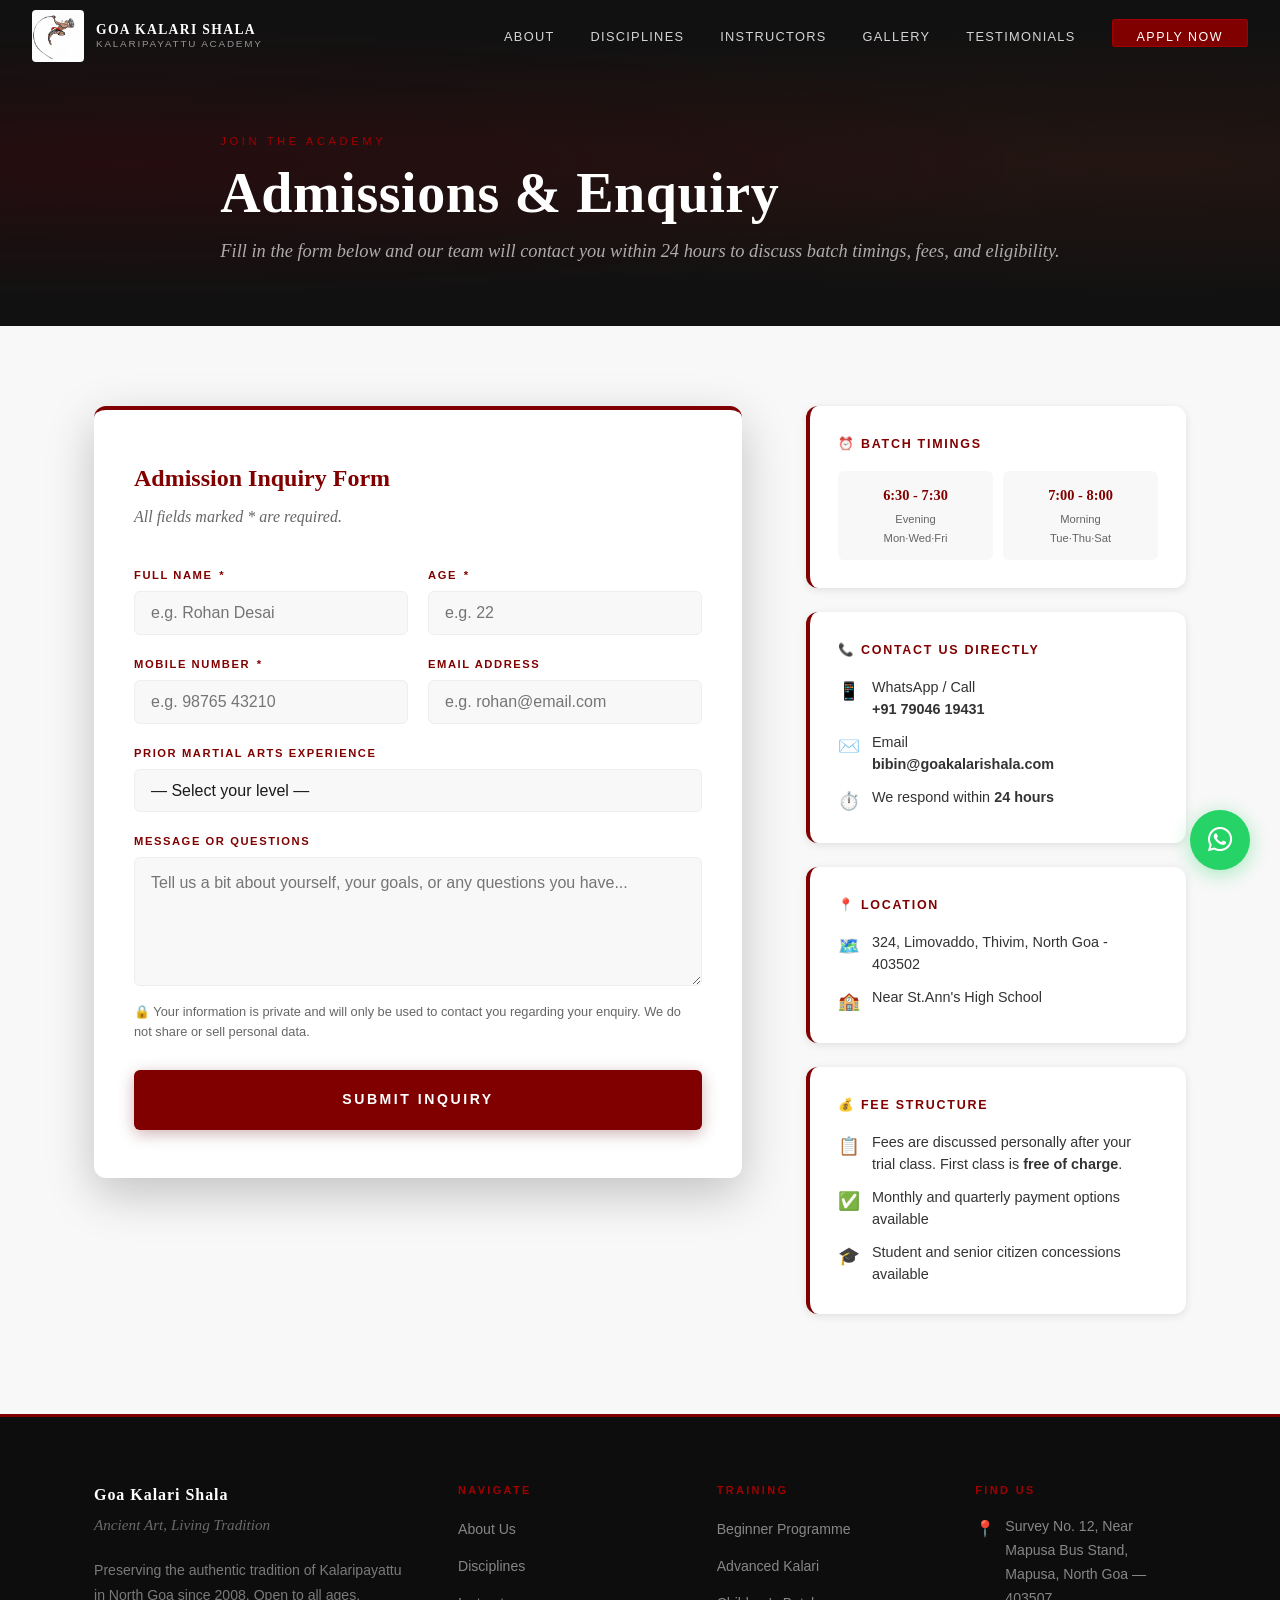
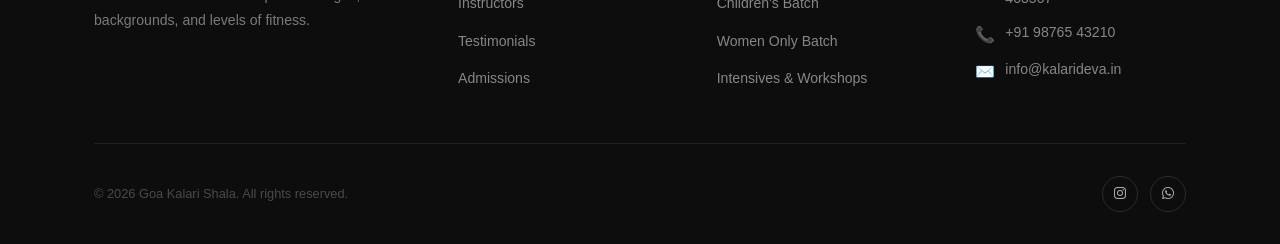
==== commit 15f3fdda: "styling-fixes" ====
--- a/admissions.html
+++ b/admissions.html
@@ -2,9 +2,14 @@
 <html lang="en">
 <head>
   <meta charset="UTF-8" />
-  <meta name="viewport" content="width=device-width, initial-scale=1.0" />
+  <meta name="viewport" content="width=device-width, initial-scale=1.0, viewport-fit=cover" />
   <title>Admissions — Goa Kalari Shala, North Goa</title>
   <meta name="description" content="Apply for admission to Goa Kalari Shala. Fill in the inquiry form to secure your spot in our Kalaripayattu batches — morning, evening, and weekend options available." />
+  <!-- Theme color for mobile browsers -->
+  <meta name="theme-color" content="#0D0D0D" />
+  <meta name="apple-mobile-web-app-capable" content="yes" />
+  <meta name="apple-mobile-web-app-status-bar-style" content="black-translucent" />
+  <meta name="format-detection" content="telephone=no" />
   <!-- Open Graph -->
   <meta property="og:title" content="Apply for Admission — Goa Kalari Shala" />
   <meta property="og:description" content="Secure your spot in our Kalaripayattu training batches at Goa Kalari Shala, North Goa." />
@@ -212,8 +217,7 @@
               <div class="form-success-icon" aria-hidden="true">🙏</div>
               <h3 class="form-success-title">Namaskaram!</h3>
               <p class="form-success-body">
-                Your inquiry has been received. Gurukkal Narayanan or one of our team 
-                members will call or WhatsApp you within 24 hours to discuss your training.
+                Your inquiry has been received. We will get back to you within 24 hours to discuss your training.
               </p>
               <a href="index.html" class="btn-primary" style="display:inline-block;margin-top:28px;">
                 Return to Home
--- a/css/style.css
+++ b/css/style.css
@@ -44,19 +44,17 @@
   --shadow-lg:  0 16px 48px rgba(0,0,0,.22);
 
   --transition: 0.3s cubic-bezier(.4,0,.2,1);
-
-
- 
-
-  /* ── Font stack — all system fonts, no external import ── */
-  --font-display:  Georgia, 'Times New Roman', Times, serif;
-  --font-serif:    'Palatino Linotype', Palatino, 'Book Antiqua', Georgia, serif;
-  --font-body:     'Trebuchet MS', 'Gill Sans', 'Gill Sans MT', Calibri, sans-serif;
 }
 
 /* ── RESET ── */
 *, *::before, *::after { box-sizing: border-box; margin: 0; padding: 0; }
-html { scroll-behavior: smooth; font-size: 16px; }
+html {
+  scroll-behavior: smooth;
+  font-size: 16px;
+  /* Prevent iOS text size adjust on orientation change */
+  -webkit-text-size-adjust: 100%;
+  text-size-adjust: 100%;
+}
 body {
   background: var(--cream);
   color: var(--ink);
@@ -64,16 +62,24 @@
   font-weight: 400;
   line-height: 1.7;
   overflow-x: hidden;
+  /* Better scroll behaviour on iOS */
+  -webkit-overflow-scrolling: touch;
+  overscroll-behavior-y: none;
+  /* Remove iOS tap highlight */
+  -webkit-tap-highlight-color: transparent;
 }
 img { display: block; max-width: 100%; height: auto; }
-a { color: inherit; text-decoration: none; }
+a { color: inherit; text-decoration: none; touch-action: manipulation; }
 ul { list-style: none; }
-button { cursor: pointer; border: none; background: none; font: inherit; }
+button { cursor: pointer; border: none; background: none; font: inherit; touch-action: manipulation; }
+input, select, textarea { touch-action: manipulation; }
 
 /* ── SCROLLBAR ── */
 ::-webkit-scrollbar { width: 6px; }
 ::-webkit-scrollbar-track { background: var(--cream-dk); }
 ::-webkit-scrollbar-thumb { background: var(--rosewood); border-radius: 3px; }
+/* Firefox scrollbar */
+html { scrollbar-width: thin; scrollbar-color: var(--rosewood) var(--cream-dk); }
 
 /* ── UTILITY ── */
 .container { max-width: 1140px; margin: 0 auto; padding: 0 24px; }
@@ -97,14 +103,16 @@
 ═══════════════════════════════════════ */
 .nav {
   position: fixed; top: 0; left: 0; right: 0; z-index: 100;
-  padding: 0 32px;
+  padding: 0 max(32px, env(safe-area-inset-right)) 0 max(32px, env(safe-area-inset-left));
+  padding-top: env(safe-area-inset-top, 0);
   display: flex; align-items: center; justify-content: space-between;
-  height: 72px;
+  height: calc(72px + env(safe-area-inset-top, 0px));
   background: transparent;
   transition: background var(--transition), box-shadow var(--transition);
 }
 .nav.scrolled {
   background: rgba(13, 13, 13, 0.96);
+  -webkit-backdrop-filter: blur(12px);
   backdrop-filter: blur(12px);
   box-shadow: 0 2px 20px rgba(0,0,0,.5);
   border-bottom: 1px solid rgba(101,0,11,.4);
@@ -186,6 +194,7 @@
 ═══════════════════════════════════════ */
 .hero {
   min-height: 100vh; position: relative;
+  min-height: 100dvh; /* Modern browsers: accounts for mobile browser chrome */
   display: flex; align-items: center; justify-content: center; overflow: hidden;
 }
 .hero-bg {
@@ -279,14 +288,22 @@
 /* Hero stats strip */
 .hero-stats {
   position: absolute; bottom: 0; left: 0; right: 0; z-index: 2;
-  background: rgba(13,13,13,.92); backdrop-filter: blur(8px);
+  background: rgba(13,13,13,.92);
+  -webkit-backdrop-filter: blur(8px);
+  backdrop-filter: blur(8px);
   border-top: 1px solid rgba(101,0,11,.5); padding: 20px 0;
   opacity: 0; animation: fadeIn .8s 1s forwards;
 }
-.hero-stats-inner { display: flex; align-items: center; justify-content: center; gap: 0; }
+.hero-stats-inner {
+  display: grid;
+  grid-template-columns: repeat(4, 1fr);
+  align-items: center;
+  justify-content: center;
+}
 .hero-stat {
-  flex: 1; max-width: 220px; text-align: center;
-  padding: 0 24px; border-right: 1px solid rgba(255,255,255,.1);
+  text-align: center;
+  padding: 12px 16px;
+  border-right: 1px solid rgba(255,255,255,.1);
 }
 .hero-stat:last-child { border-right: none; }
 .hero-stat-num {
@@ -612,7 +629,7 @@
    ADMISSIONS HERO
 ═══════════════════════════════════════ */
 .admissions-hero {
-  padding-top: 72px; background: var(--black-mid);
+  padding-top: calc(72px + env(safe-area-inset-top, 0px)); background: var(--black-mid);
   min-height: 35vh; display: flex; align-items: center;
   position: relative; overflow: hidden;
 }
@@ -649,9 +666,11 @@
 .form-input, .form-select, .form-textarea {
   width: 100%; padding: 12px 16px; background: var(--cream);
   border: 1.5px solid var(--cream-dk); border-radius: var(--radius);
-  font-family: var(--font-body); font-size: .95rem; color: var(--ink);
+  font-family: var(--font-body); font-size: 16px; /* ≥16px prevents iOS auto-zoom on focus */ color: var(--ink);
   transition: border-color var(--transition), box-shadow var(--transition), background var(--transition);
   -webkit-appearance: none;
+  -moz-appearance: none;
+  appearance: none;
 }
 .form-input:focus, .form-select:focus, .form-textarea:focus {
   outline: none; border-color: var(--sienna);
@@ -743,8 +762,8 @@
 ═══════════════════════════════════════ */
 .whatsapp-float {
   position: fixed;
-  bottom: 30px;
-  right: 30px;
+  bottom: calc(30px + env(safe-area-inset-bottom, 0px));
+  right: calc(30px + env(safe-area-inset-right, 0px));
   width: 60px;
   height: 60px;
   background: #25D366;
@@ -769,8 +788,8 @@
   .whatsapp-float {
     width: 50px;
     height: 50px;
-    bottom: 20px;
-    right: 20px;
+    bottom: calc(20px + env(safe-area-inset-bottom, 0px));
+    right: calc(16px + env(safe-area-inset-right, 0px));
   }
   .whatsapp-float i {
     font-size: 24px;
@@ -823,7 +842,9 @@
 .gallery-btn {
   position: absolute; top: 50%; transform: translateY(-50%); z-index: 10;
   width: 52px; height: 52px; border-radius: 50%;
-  background: rgba(13,13,13,.72); backdrop-filter: blur(6px);
+  background: rgba(13,13,13,.72);
+  -webkit-backdrop-filter: blur(6px);
+  backdrop-filter: blur(6px);
   border: 1.5px solid rgba(255,255,255,.18); color: var(--white);
   font-size: 1rem; display: grid; place-items: center; cursor: pointer;
   transition: background var(--transition), border-color var(--transition),
@@ -842,22 +863,34 @@
 }
 .gallery-dot {
   width: 8px; height: 8px; border-radius: 50%;
-  background: rgba(255,255,255,.3); border: none; padding: 0; cursor: pointer;
+  background: rgba(255,255,255,.3); border: none;
+  padding: 10px; cursor: pointer; /* padding creates a 28px touch target (8+10+10) */
+  background-clip: content-box; /* keeps visual dot small */
   transition: background var(--transition), width var(--transition);
 }
-.gallery-dot.active { background: var(--sienna-lt); width: 24px; border-radius: 3px; }
+.gallery-dot.active { background: var(--sienna-lt); width: 24px; border-radius: 3px; background-clip: content-box; }
 
 /* Slide counter */
 .gallery-counter {
   position: absolute; top: 18px; right: 22px; z-index: 10;
   font-family: var(--font-body); font-size: 0.72rem; letter-spacing: 0.12em;
   color: rgba(255,255,255,.55); background: rgba(0,0,0,.4);
-  padding: 4px 12px; border-radius: 20px; backdrop-filter: blur(4px);
+  padding: 4px 12px; border-radius: 20px;
+  -webkit-backdrop-filter: blur(4px);
+  backdrop-filter: blur(4px);
 }
 #gallery-current { color: var(--sienna-lt); font-weight: 700; }
 
 /* Thumbnail strip */
-.gallery-thumbs { display: flex; align-items: center; justify-content: center; gap: 8px; flex-wrap: nowrap; }
+.gallery-thumbs {
+  display: flex; align-items: center; justify-content: center; gap: 8px; flex-wrap: nowrap;
+  overflow-x: auto; -webkit-overflow-scrolling: touch;
+  padding-bottom: 8px;
+  /* Hide scrollbar but allow scrolling */
+  scrollbar-width: none;
+  -ms-overflow-style: none;
+}
+.gallery-thumbs::-webkit-scrollbar { display: none; }
 .gallery-thumb {
   width: 70px; height: 48px; border-radius: var(--radius-sm); overflow: hidden;
   border: 2px solid transparent; padding: 0; cursor: pointer; flex-shrink: 0;
@@ -876,15 +909,13 @@
 @media (max-width: 768px) {
   .gallery-slide { aspect-ratio: 4 / 3; }
   .gallery-caption { padding: 20px 60px 20px 20px; font-size: .9rem; }
-  .gallery-btn { width: 40px; height: 40px; font-size: .85rem; }
-  .gallery-btn-prev { left: 10px; }
-  .gallery-btn-next { right: 10px; }
-  .gallery-thumb { width: 60px; height: 42px; }
+  .gallery-btn { width: 44px; height: 44px; font-size: .85rem; } /* Min 44px touch target */
+  .gallery-btn-prev { left: 8px; }
+  .gallery-btn-next { right: 8px; }
 }
 @media (max-width: 480px) {
   .gallery-slide { aspect-ratio: 3 / 2; }
   .gallery-thumbs { gap: 6px; }
-  .gallery-thumb { width: 50px; height: 36px; }
 }
 
 /* ═══════════════════════════════════════
@@ -905,15 +936,18 @@
 /* ═══════════════════════════════════════
    RESPONSIVE
 ═══════════════════════════════════════ */
+
+/* ── Tablet landscape / small desktop (≤1024px) ── */
 @media (max-width: 1024px) {
   .about-grid { grid-template-columns: 1fr; gap: 48px; }
   .about-img { height: 340px; }
   .about-img-wrap::before { display: none; }
   .about-badge { bottom: -16px; right: 16px; }
-  .instructors-grid { grid-template-columns: 1fr 1fr; }
-  .testimonials-grid { 
-    grid-template-columns: 1fr; 
-    gap: 24px; 
+  .disciplines-grid { grid-template-columns: repeat(2, 1fr); } /* 2-col on tablet */
+  .instructors-grid { grid-template-columns: 1fr; }
+  .testimonials-grid {
+    grid-template-columns: 1fr;
+    gap: 24px;
   }
   .testimonials-grid > :nth-child(1),
   .testimonials-grid > :nth-child(2),
@@ -923,38 +957,190 @@
     grid-row: auto;
   }
   .testimonial-featured { min-height: auto; }
-  .testimonial-card { min-height: 280px; }
+  .testimonial-card { min-height: auto; }
   .admissions-layout { grid-template-columns: 1fr; }
   .admissions-sidebar { display: grid; grid-template-columns: 1fr 1fr; }
   .footer-grid { grid-template-columns: 1fr 1fr; gap: 32px; }
 }
+
+/* ── Tablet portrait / large phone (≤768px) ── */
 @media (max-width: 768px) {
+  .nav {
+    padding: 0 16px;
+    padding-top: env(safe-area-inset-top, 0);
+    height: calc(64px + env(safe-area-inset-top, 0px));
+  }
+  .nav-logo-img { width: 42px; height: 42px; }
+  .nav-logo-text { font-size: .78rem; }
+  .nav-logo-text span { font-size: .58rem; }
   .nav-links {
-    display: none; position: fixed; inset: 72px 0 0;
-    background: rgba(13,13,13,.97); flex-direction: column; align-items: center;
-    justify-content: center; gap: 32px; border-top: 1px solid rgba(101,0,11,.4);
+    display: none;
+    position: fixed;
+    top: calc(64px + env(safe-area-inset-top, 0px));
+    left: 0; right: 0; bottom: 0;
+    background: rgba(13,13,13,.97);
+    backdrop-filter: blur(12px);
+    -webkit-backdrop-filter: blur(12px);
+    flex-direction: column;
+    align-items: center;
+    justify-content: center;
+    gap: 28px;
+    border-top: 1px solid rgba(101,0,11,.4);
+    padding-bottom: env(safe-area-inset-bottom, 20px);
+    overflow-y: auto;
+    -webkit-overflow-scrolling: touch;
   }
   .nav-links.open { display: flex; }
-  .nav-links a { font-size: 1rem; }
-  .nav-toggle { display: flex; }
-  .section { padding: 64px 0; }
-  .hero-stats-inner { flex-wrap: wrap; }
-  .hero-stat { min-width: 140px; border-right: none; border-bottom: 1px solid rgba(255,255,255,.08); }
+  .nav-links a { font-size: 1rem; padding: 8px 16px; } /* Larger touch targets */
+  .nav-cta { padding: 14px 32px !important; }
+  .nav-toggle {
+    display: flex;
+    min-width: 44px; min-height: 44px; /* iOS minimum touch target */
+    align-items: center; justify-content: center;
+  }
+
+  .section { padding: 56px 0; }
+  .container { padding: 0 20px; }
+
+  /* Hero */
+  .hero-content { padding: 100px 20px 80px; }
+  .hero-scroll { bottom: 100px; } /* Above stats bar */
+  .hero-stats { padding: 16px 0; }
+  .hero-stats-inner {
+    grid-template-columns: repeat(2, 1fr);
+    gap: 0;
+  }
+  .hero-stat {
+    padding: 10px 12px;
+    border-right: none;
+    border-bottom: 1px solid rgba(255,255,255,.08);
+  }
+  .hero-stat:nth-child(odd) { border-right: 1px solid rgba(255,255,255,.08); }
+  .hero-stat:nth-last-child(-n+2) { border-bottom: none; }
+  .hero-stat-num { font-size: 1.5rem; }
+  .hero-stat-label { font-size: .62rem; }
+
+  /* Disciplines */
   .disciplines-grid { grid-template-columns: 1fr; }
+  .discipline-card { padding: 36px 24px; }
+
+  /* Instructors */
   .instructors-grid { grid-template-columns: 1fr; }
+
+  /* Testimonials */
   .testimonials-grid { grid-template-columns: 1fr; gap: 20px; }
-  .testimonial-card { padding: 32px 28px 28px; }
+  .testimonial-card { padding: 32px 24px 28px; min-height: auto; }
   .testimonial-text { font-size: 0.9rem; }
+  .testimonial-quote-mark { font-size: 3rem; left: 20px; }
+
+  /* Admissions */
   .form-grid { grid-template-columns: 1fr; }
   .form-group.full { grid-column: span 1; }
   .admissions-sidebar { grid-template-columns: 1fr; }
   .batch-grid { grid-template-columns: 1fr 1fr; }
+  .form-card { padding: 28px 20px; }
+  .admissions-hero-content { padding: 48px 20px; }
+
+  /* CTA Band */
+  .cta-band { padding: 48px 0; }
   .cta-band-inner { flex-direction: column; text-align: center; }
+  .btn-white { width: 100%; text-align: center; }
+
+  /* Footer */
+  .footer { padding: 48px 0 calc(32px + env(safe-area-inset-bottom, 0px)); }
   .footer-grid { grid-template-columns: 1fr; gap: 28px; }
-  .form-card { padding: 32px 24px; }
-}
+  .footer-bottom { flex-direction: column; text-align: center; gap: 12px; }
+
+  /* Gallery */
+  .gallery-thumbs { justify-content: flex-start; padding: 0 4px 10px; }
+  .gallery-thumb { width: 56px; height: 40px; }
+}
+
+/* ── Small phones (≤480px) ── */
 @media (max-width: 480px) {
-  .hero-actions { flex-direction: column; align-items: stretch; }
-  .btn-primary, .btn-outline { text-align: center; }
+  .container { padding: 0 16px; }
+  .hero-content { padding: 90px 16px 80px; }
+  .hero-title { margin-bottom: 12px; }
+  .hero-subtitle { margin-bottom: 32px; font-size: clamp(0.95rem, 2.5vw, 1.2rem); }
+  .hero-actions { flex-direction: column; align-items: stretch; gap: 12px; }
+  .btn-primary, .btn-outline { text-align: center; padding: 16px 24px; }
   .about-features { grid-template-columns: 1fr; }
+  .about-img { height: 260px; }
+  .section-title { font-size: clamp(1.6rem, 5vw, 2.4rem); }
+  .cta-band-title { font-size: clamp(1.4rem, 4vw, 2rem); }
+  .form-submit { padding: 16px; font-size: .82rem; }
+  .gallery-caption { padding: 16px; font-size: .85rem; }
+  .gallery-caption-label { font-size: .65rem; }
+}
+
+/* ── Very small phones (≤360px) ── */
+@media (max-width: 360px) {
+  .container { padding: 0 12px; }
+  .hero-eyebrow { font-size: .62rem; letter-spacing: .25em; }
+  .hero-stats-inner { grid-template-columns: 1fr 1fr; }
+  .hero-stat { padding: 8px; }
+  .hero-stat-num { font-size: 1.3rem; }
+  .hero-stat-label { font-size: .58rem; }
+  .nav { padding: 0 12px; }
+  .nav-logo-img { width: 36px; height: 36px; }
+  .nav-logo-text { font-size: .72rem; }
+  .gallery-thumb { width: 44px; height: 32px; }
+  .batch-grid { grid-template-columns: 1fr; }
+}
+
+/* ── Landscape orientation on phones ── */
+@media (max-height: 500px) and (orientation: landscape) {
+  .hero {
+    min-height: 100vh;
+    min-height: 100dvh;
+  }
+  .hero-content { padding: 80px 24px 60px; }
+  .hero-title { font-size: clamp(2rem, 6vw, 3.5rem); }
+  .hero-subtitle { margin-bottom: 24px; }
+  .hero-scroll { display: none; }
+  .hero-stats { position: relative; }
+  .hero-stats-inner { grid-template-columns: repeat(4, 1fr); }
+  .hero-stat { border-bottom: none; }
+  .hero-stat:not(:last-child) { border-right: 1px solid rgba(255,255,255,.08); }
+  .nav-links { padding-top: 20px; gap: 16px; }
+}
+
+/* ── Hover-capable devices only (prevents sticky hover on touch) ── */
+@media (hover: hover) and (pointer: fine) {
+  .discipline-card:hover { background: var(--black-mid); }
+  .discipline-card:hover::before { transform: scaleX(1); }
+  .instructor-card:hover { transform: translateY(-6px); box-shadow: var(--shadow-md); }
+  .testimonial-card:hover {
+    background: rgba(255,255,255,.10);
+    border-color: rgba(160,0,0,.6);
+    transform: translateY(-4px);
+  }
+}
+/* Remove hover effects on touch devices to prevent sticky states */
+@media (hover: none) {
+  .discipline-card:hover { background: var(--black-lt); }
+  .discipline-card:hover::before { transform: scaleX(0); }
+  .instructor-card:hover { transform: none; box-shadow: var(--shadow-sm); }
+  .testimonial-card:hover {
+    background: rgba(255,255,255,.06);
+    border-color: rgba(255,255,255,.12);
+    transform: none;
+  }
+  .btn-primary:hover { transform: none; }
+  .btn-outline:hover { transform: none; }
+  .btn-white:hover { transform: none; }
+  .nav-cta:hover { transform: none !important; }
+}
+
+/* ── Reduced motion preference ── */
+@media (prefers-reduced-motion: reduce) {
+  *, *::before, *::after {
+    animation-duration: 0.01ms !important;
+    animation-iteration-count: 1 !important;
+    transition-duration: 0.01ms !important;
+  }
+  html { scroll-behavior: auto; }
+  .reveal { opacity: 1; transform: none; transition: none; }
+  .gallery-track { transition-duration: 0.01ms; }
+  .gallery-img { transition-duration: 0.01ms; }
 }
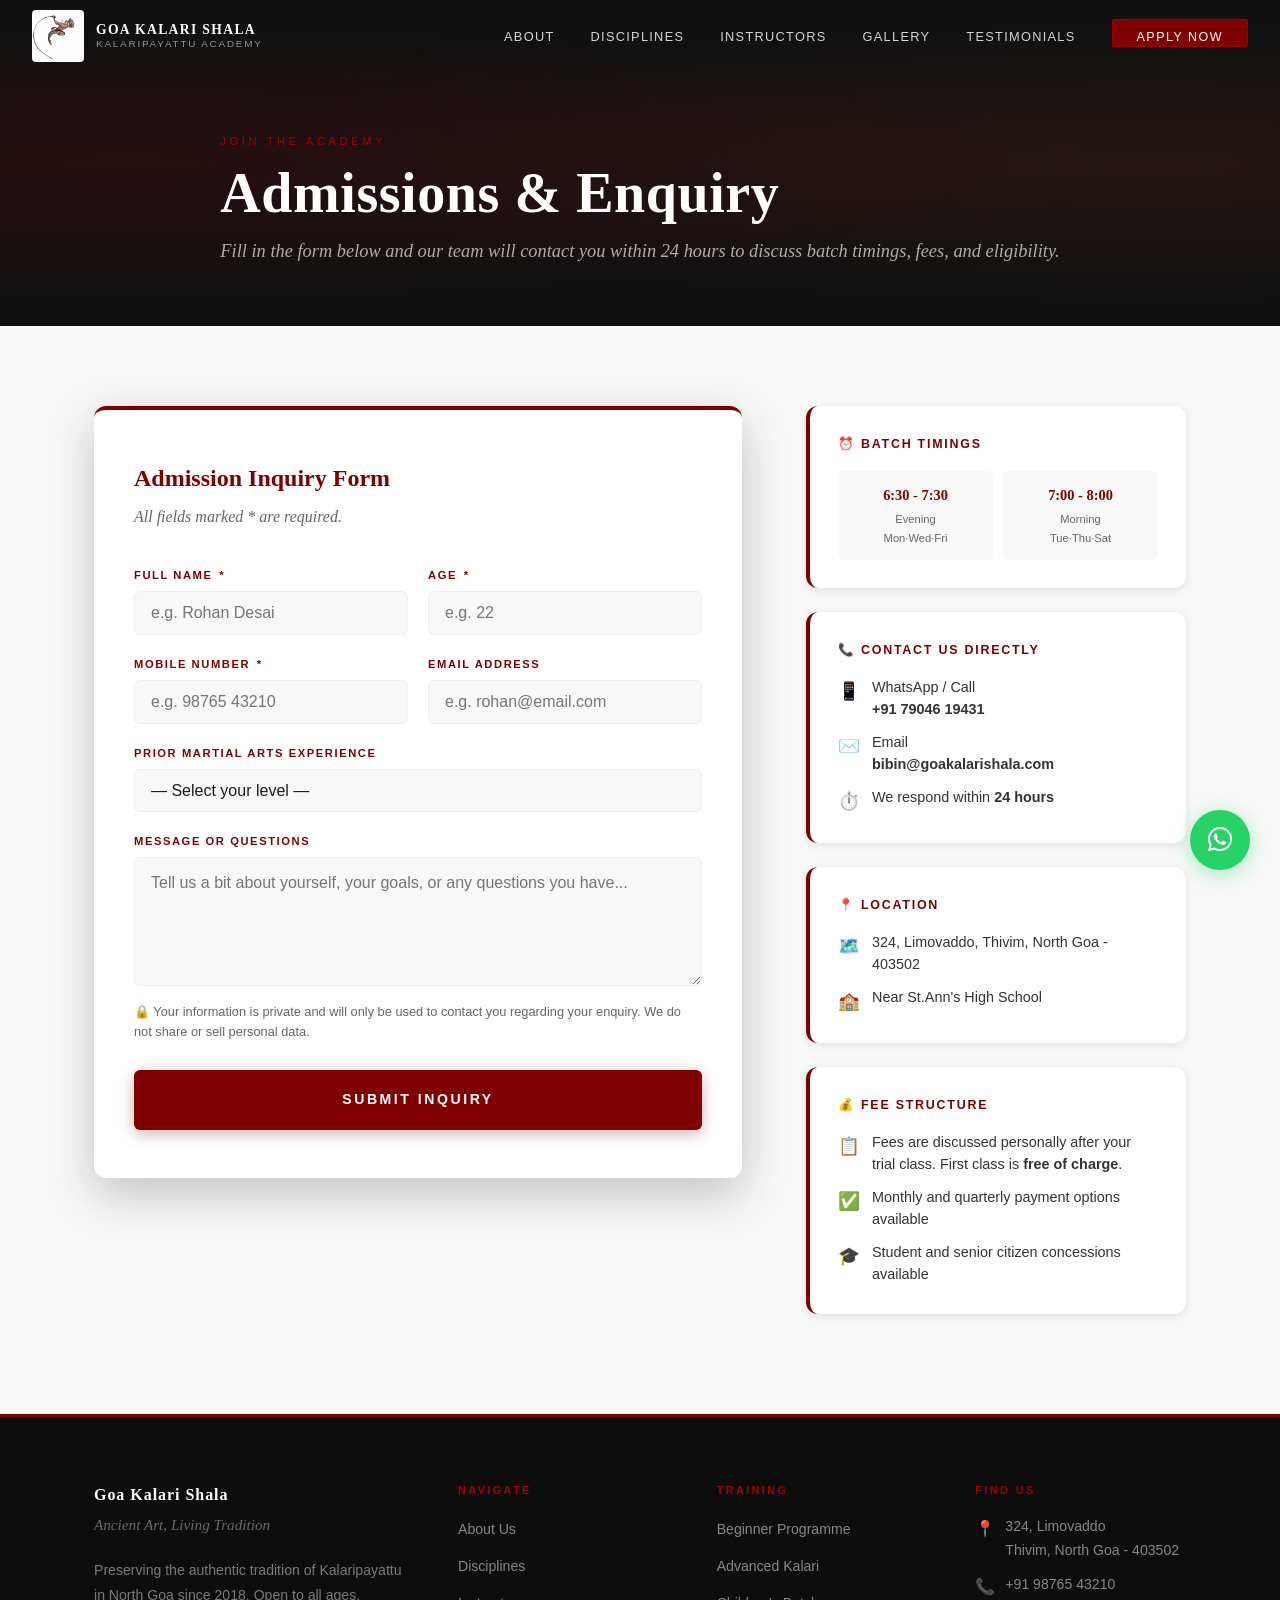
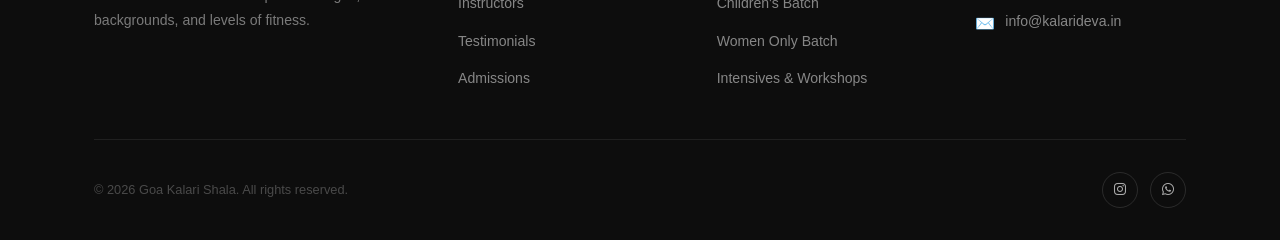
==== commit 100a2ed1: "fixed wrong data" ====
--- a/admissions.html
+++ b/admissions.html
@@ -2,14 +2,9 @@
 <html lang="en">
 <head>
   <meta charset="UTF-8" />
-  <meta name="viewport" content="width=device-width, initial-scale=1.0, viewport-fit=cover" />
+  <meta name="viewport" content="width=device-width, initial-scale=1.0" />
   <title>Admissions — Goa Kalari Shala, North Goa</title>
   <meta name="description" content="Apply for admission to Goa Kalari Shala. Fill in the inquiry form to secure your spot in our Kalaripayattu batches — morning, evening, and weekend options available." />
-  <!-- Theme color for mobile browsers -->
-  <meta name="theme-color" content="#0D0D0D" />
-  <meta name="apple-mobile-web-app-capable" content="yes" />
-  <meta name="apple-mobile-web-app-status-bar-style" content="black-translucent" />
-  <meta name="format-detection" content="telephone=no" />
   <!-- Open Graph -->
   <meta property="og:title" content="Apply for Admission — Goa Kalari Shala" />
   <meta property="og:description" content="Secure your spot in our Kalaripayattu training batches at Goa Kalari Shala, North Goa." />
@@ -329,7 +324,7 @@
           <div class="footer-brand-name">Goa Kalari Shala</div>
           <div class="footer-brand-tagline">Ancient Art, Living Tradition</div>
           <p class="footer-about">
-            Preserving the authentic tradition of Kalaripayattu in North Goa since 2008.
+            Preserving the authentic tradition of Kalaripayattu in North Goa since 2018.
             Open to all ages, backgrounds, and levels of fitness.
           </p>
         </div>
@@ -361,7 +356,7 @@
           <address style="font-style:normal">
             <div class="footer-contact-item">
               <span class="icon" aria-hidden="true">📍</span>
-              <span>Survey No. 12, Near Mapusa Bus Stand,<br>Mapusa, North Goa — 403507</span>
+              <span>324, Limovaddo<br>Thivim, North Goa - 403502</span>
             </div>
             <div class="footer-contact-item">
               <span class="icon" aria-hidden="true">📞</span>
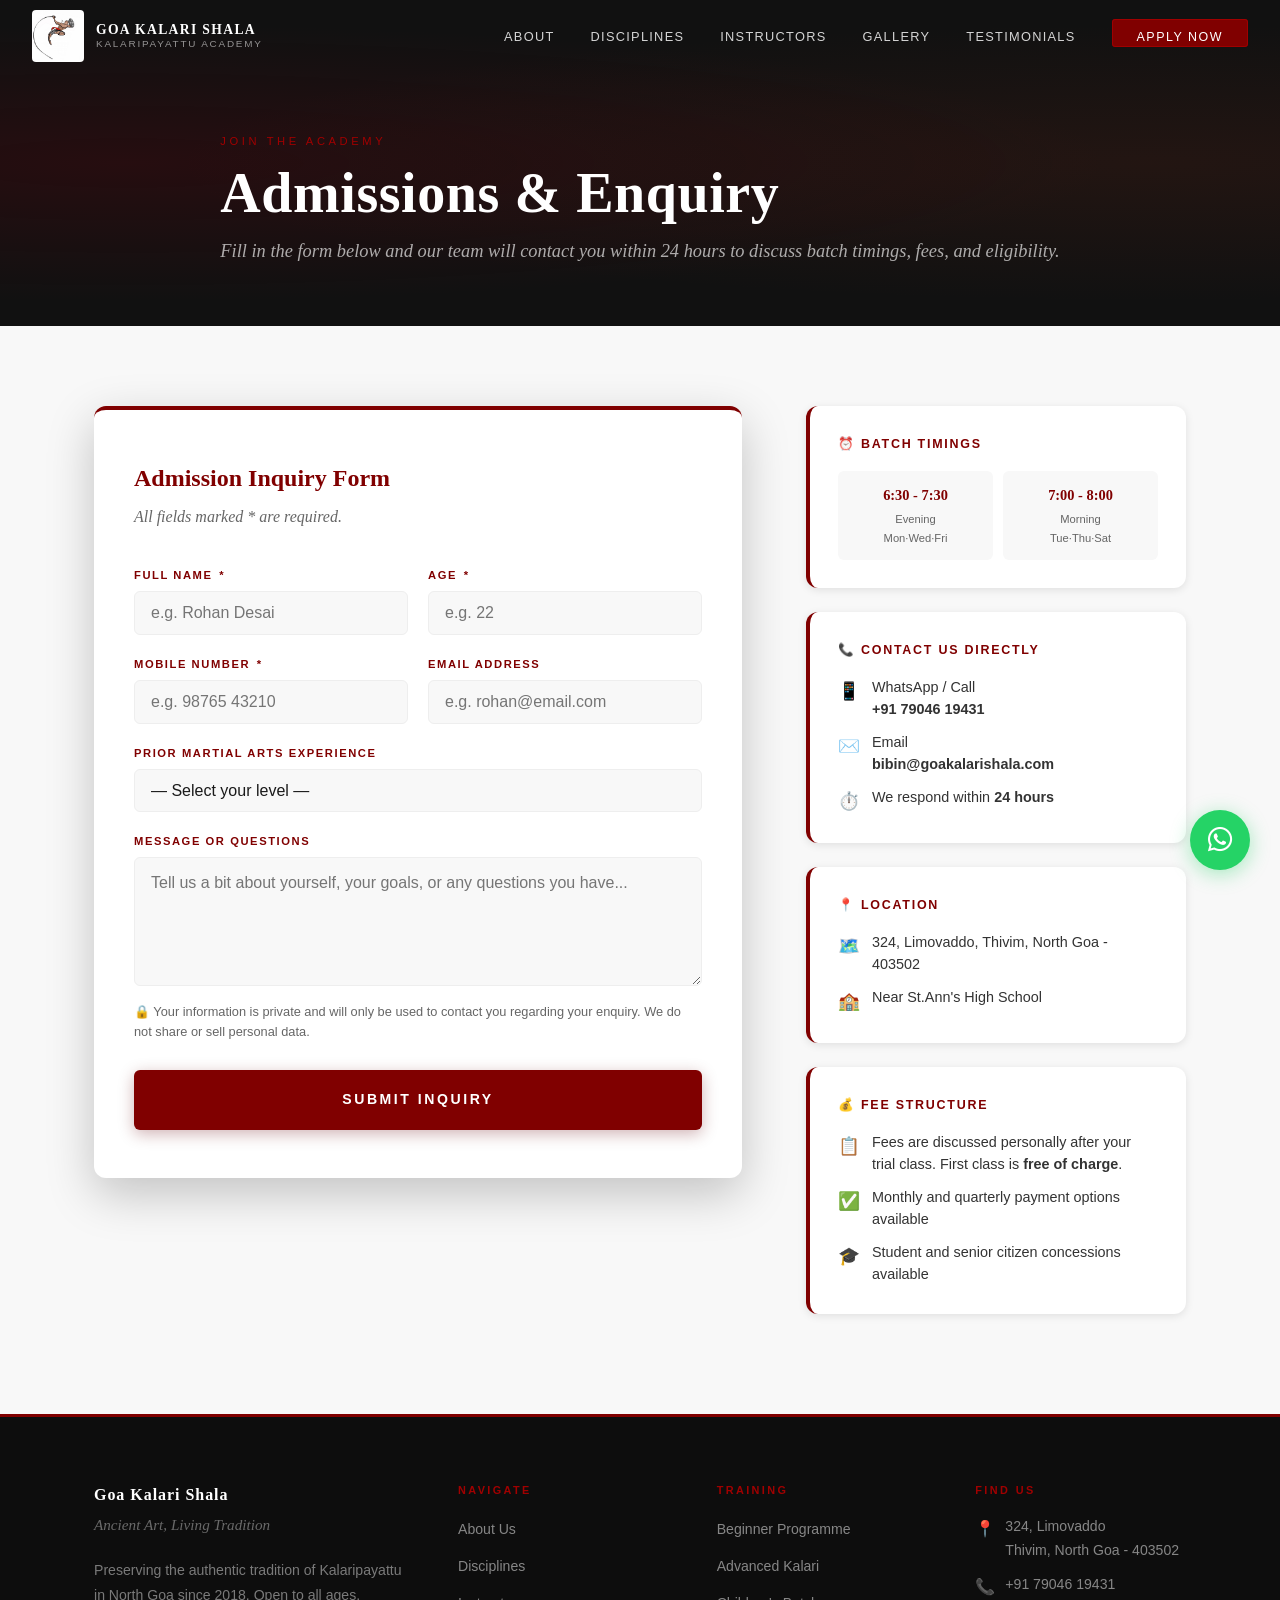
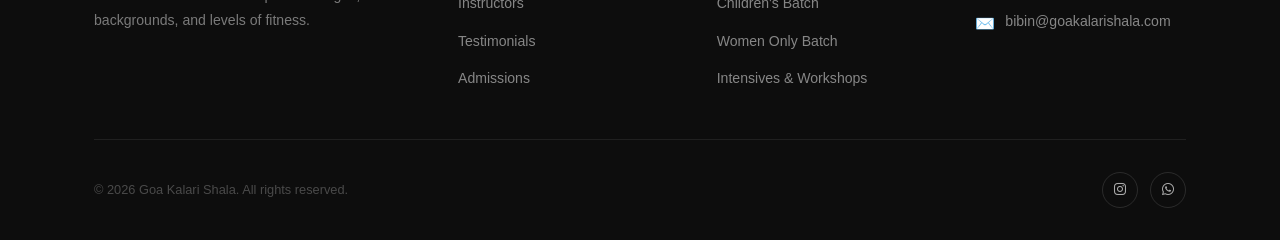
==== commit cc12175b: "fixed wrong data" ====
--- a/admissions.html
+++ b/admissions.html
@@ -360,11 +360,11 @@
             </div>
             <div class="footer-contact-item">
               <span class="icon" aria-hidden="true">📞</span>
-              <a href="tel:+919876543210" style="color:inherit">+91 98765 43210</a>
+              <a href="tel:+917904619431" style="color:inherit">+91 79046 19431</a>
             </div>
             <div class="footer-contact-item">
               <span class="icon" aria-hidden="true">✉️</span>
-              <a href="mailto:info@kalarideva.in" style="color:inherit">info@kalarideva.in</a>
+              <a href="mailto:bibin@goakalarishala.com" style="color:inherit">bibin@goakalarishala.com</a>
             </div>
           </address>
         </div>
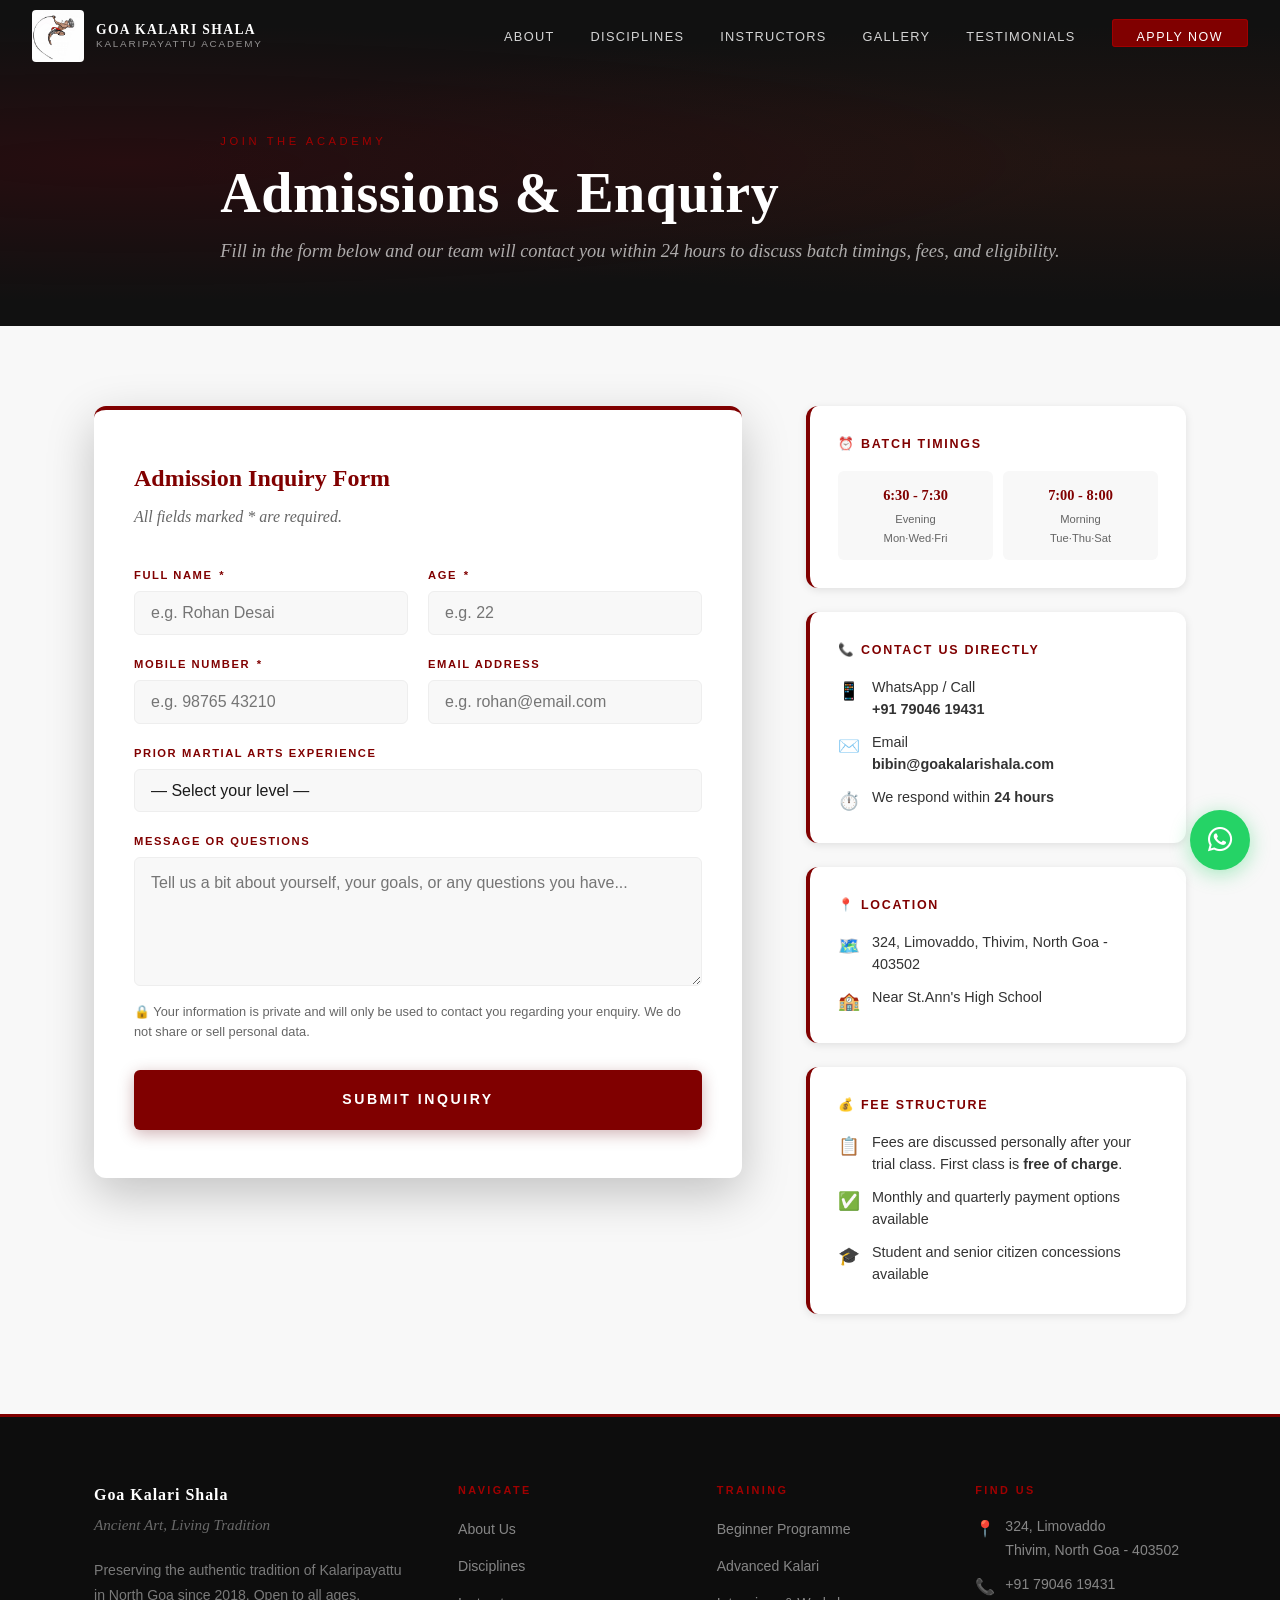
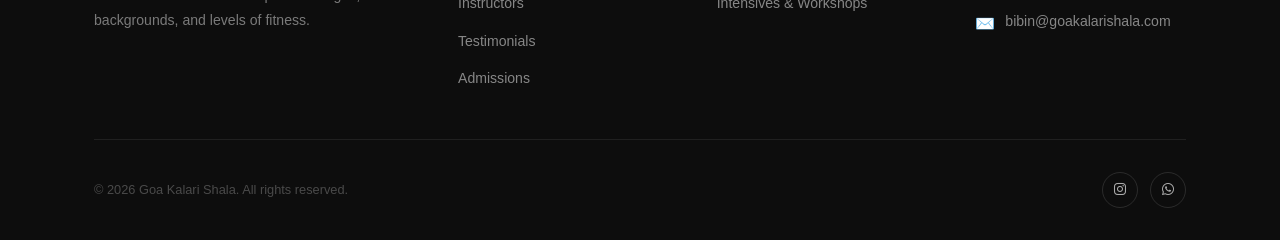
==== commit 81898b40: "fixed footer admissions" ====
--- a/admissions.html
+++ b/admissions.html
@@ -2,9 +2,14 @@
 <html lang="en">
 <head>
   <meta charset="UTF-8" />
-  <meta name="viewport" content="width=device-width, initial-scale=1.0" />
+  <meta name="viewport" content="width=device-width, initial-scale=1.0, viewport-fit=cover" />
   <title>Admissions — Goa Kalari Shala, North Goa</title>
   <meta name="description" content="Apply for admission to Goa Kalari Shala. Fill in the inquiry form to secure your spot in our Kalaripayattu batches — morning, evening, and weekend options available." />
+  <!-- Theme color for mobile browsers -->
+  <meta name="theme-color" content="#0D0D0D" />
+  <meta name="apple-mobile-web-app-capable" content="yes" />
+  <meta name="apple-mobile-web-app-status-bar-style" content="black-translucent" />
+  <meta name="format-detection" content="telephone=no" />
   <!-- Open Graph -->
   <meta property="og:title" content="Apply for Admission — Goa Kalari Shala" />
   <meta property="og:description" content="Secure your spot in our Kalaripayattu training batches at Goa Kalari Shala, North Goa." />
@@ -345,8 +350,6 @@
           <ul class="footer-links" role="list">
             <li><a href="#">Beginner Programme</a></li>
             <li><a href="#">Advanced Kalari</a></li>
-            <li><a href="#">Children's Batch</a></li>
-            <li><a href="#">Women Only Batch</a></li>
             <li><a href="#">Intensives &amp; Workshops</a></li>
           </ul>
         </div>
